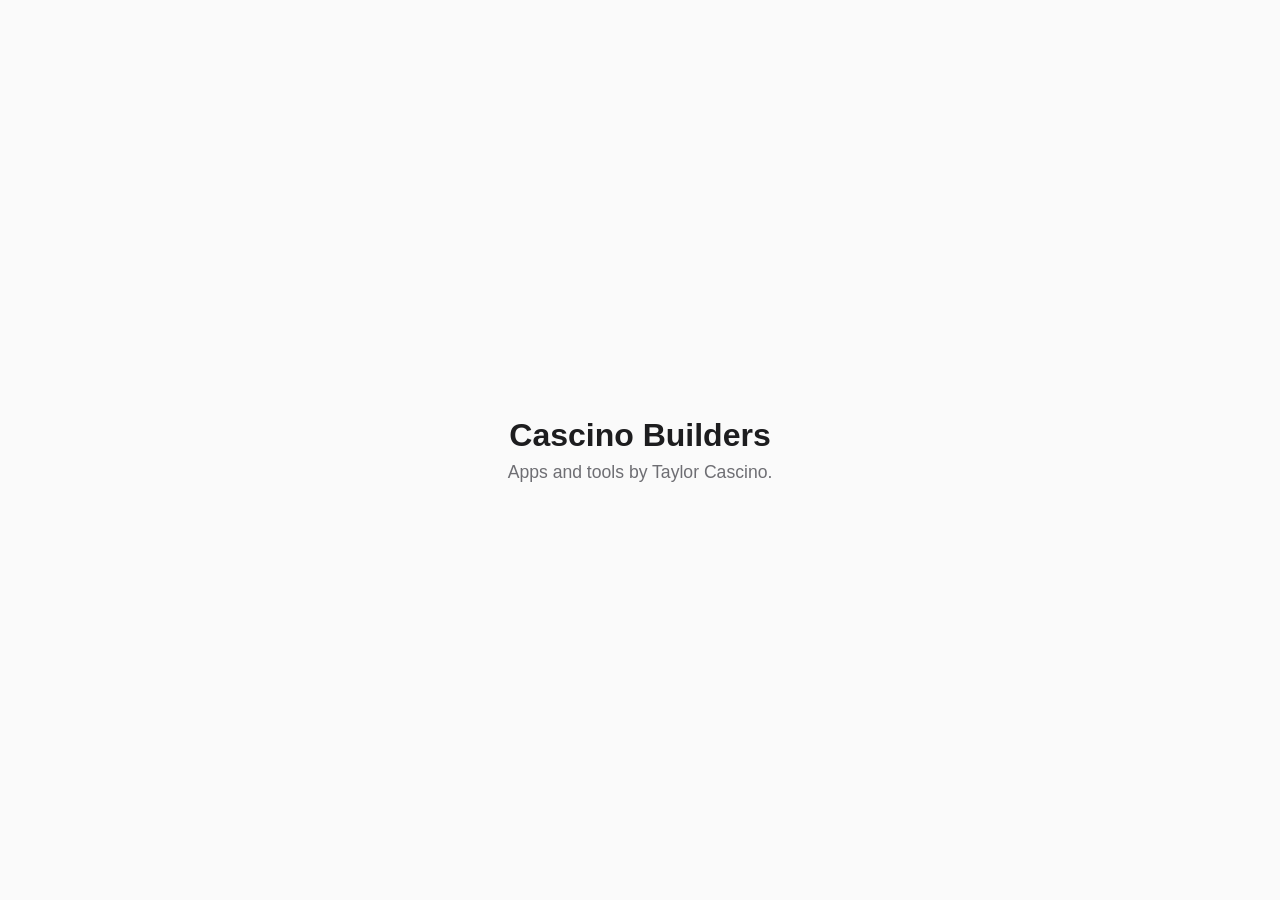
==== index.html @ 6cc161bb "Initial site: landing page + Rep Track privacy policy" ====
<!DOCTYPE html>
<html lang="en">
<head>
    <meta charset="UTF-8">
    <meta name="viewport" content="width=device-width, initial-scale=1.0">
    <title>Cascino Builders</title>
    <style>
        * { margin: 0; padding: 0; box-sizing: border-box; }
        body {
            font-family: -apple-system, BlinkMacSystemFont, "Segoe UI", Roboto, Helvetica, Arial, sans-serif;
            display: flex;
            align-items: center;
            justify-content: center;
            min-height: 100vh;
            background: #fafafa;
            color: #1d1d1f;
        }
        .container { text-align: center; padding: 2rem; }
        h1 { font-size: 2rem; margin-bottom: 0.5rem; }
        p { color: #6e6e73; font-size: 1.1rem; }
        a { color: #0071e3; text-decoration: none; }
        a:hover { text-decoration: underline; }
    </style>
</head>
<body>
    <div class="container">
        <h1>Cascino Builders</h1>
        <p>Apps and tools by Taylor Cascino.</p>
    </div>
</body>
</html>
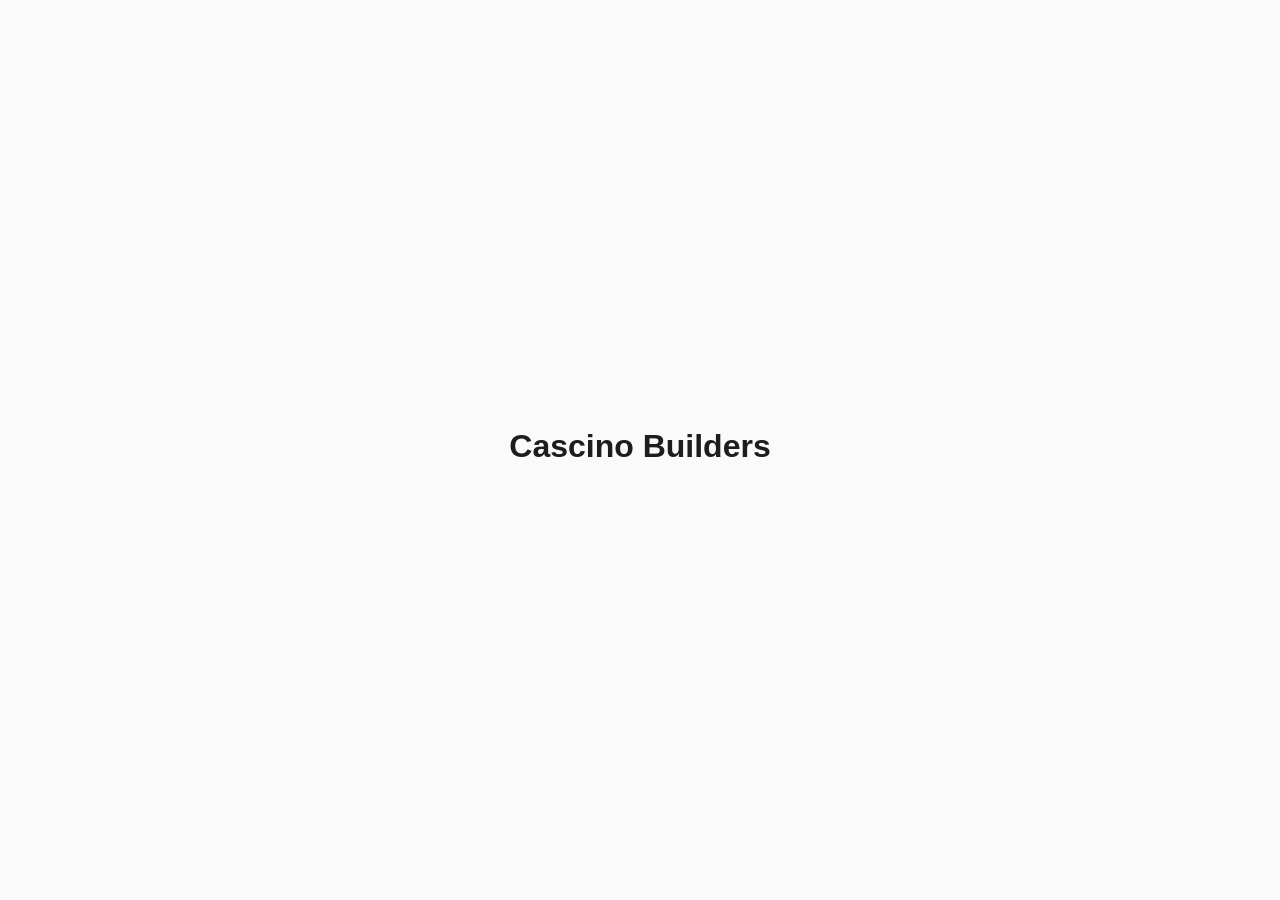
==== commit bf405963: "Add StairSmith marketing, support, and privacy pages Adds /stairsmith landing, /stairsmith/support, " ====
--- a/index.html
+++ b/index.html
@@ -25,7 +25,6 @@
 <body>
     <div class="container">
         <h1>Cascino Builders</h1>
-        <p>Apps and tools by Taylor Cascino.</p>
     </div>
 </body>
 </html>
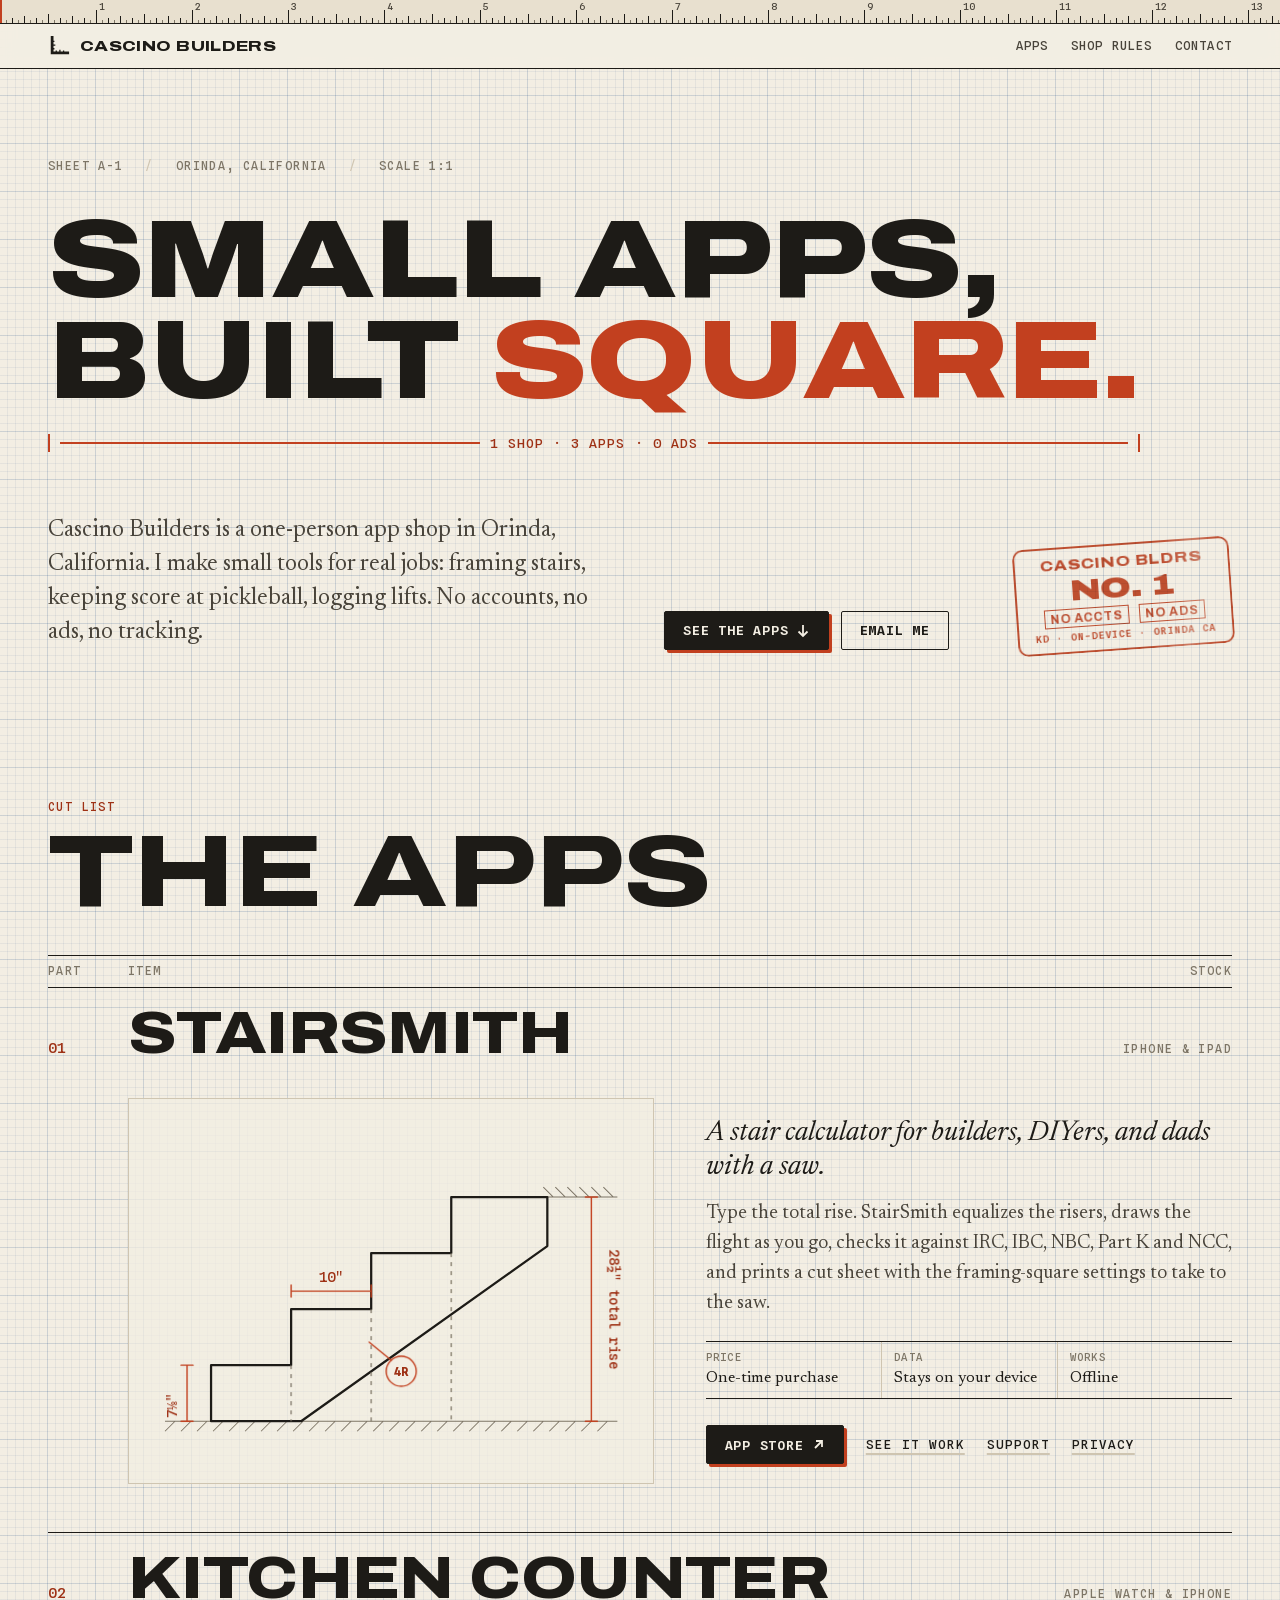
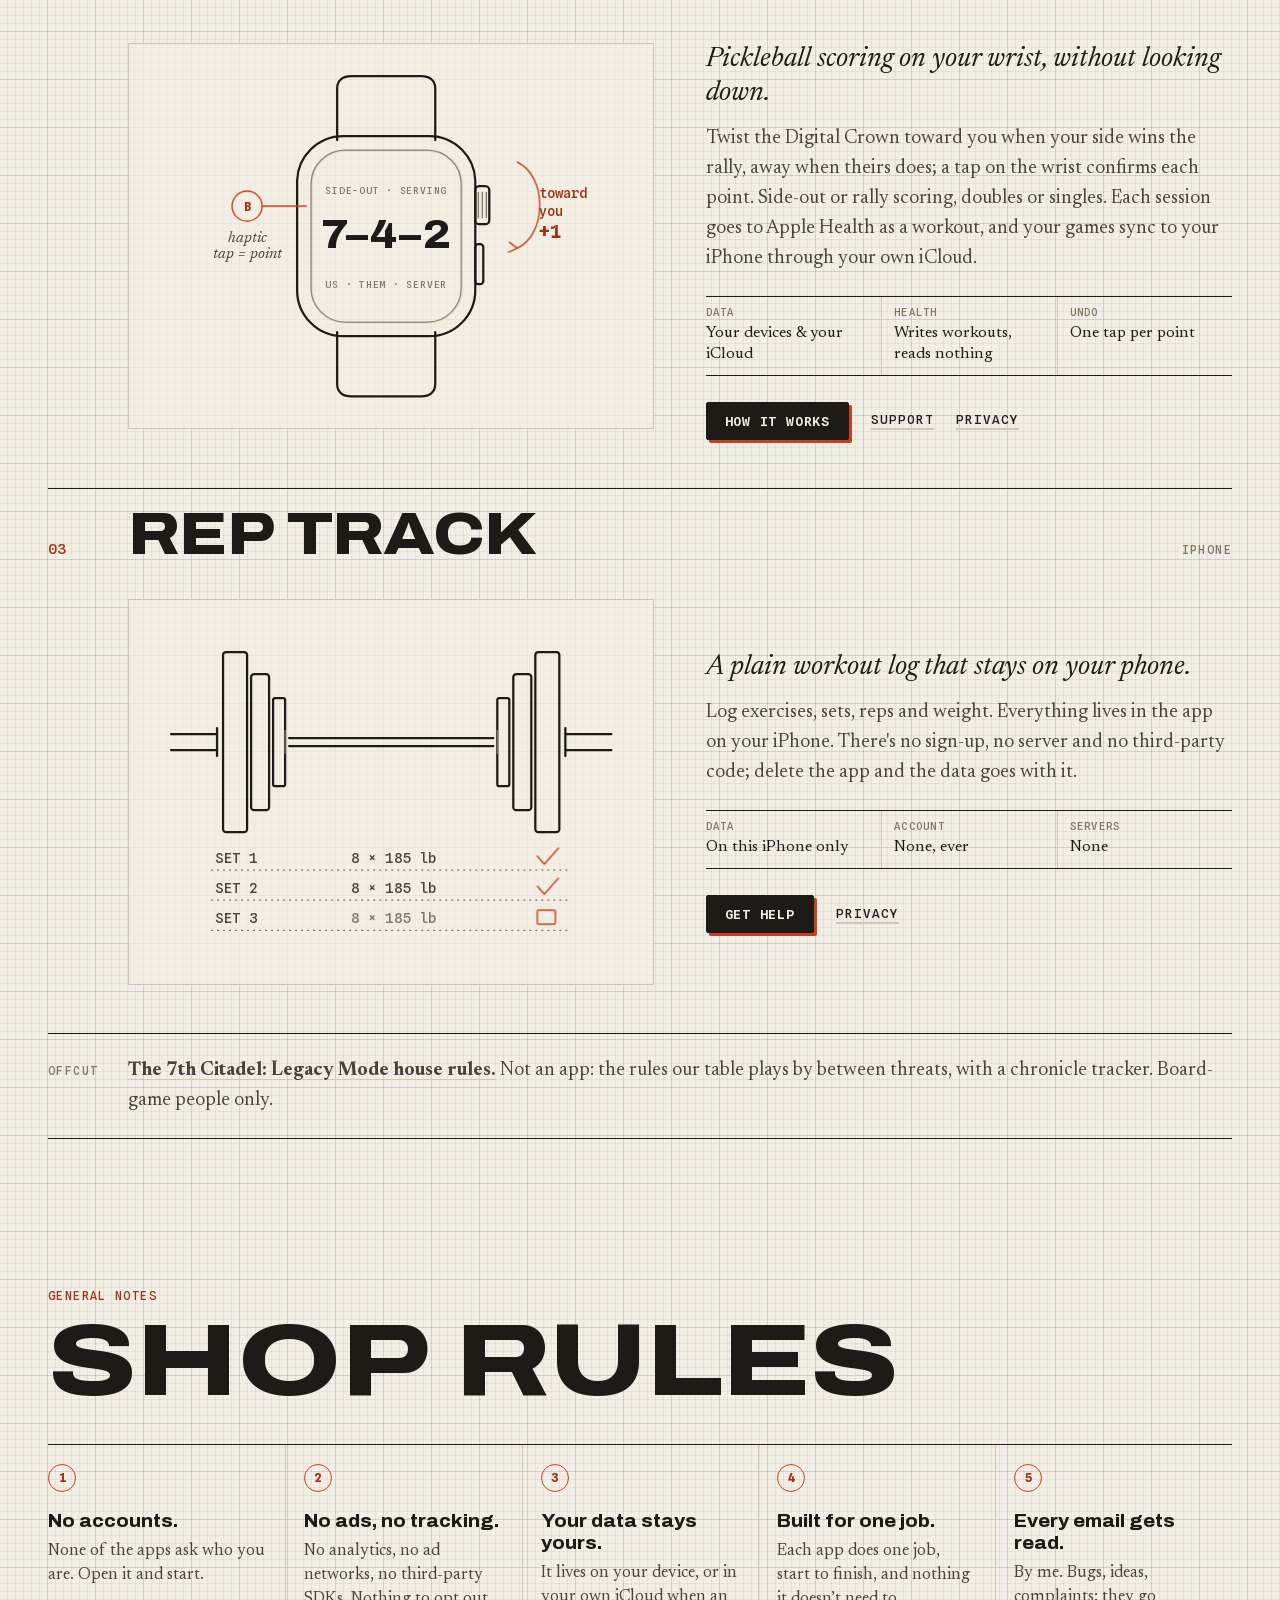
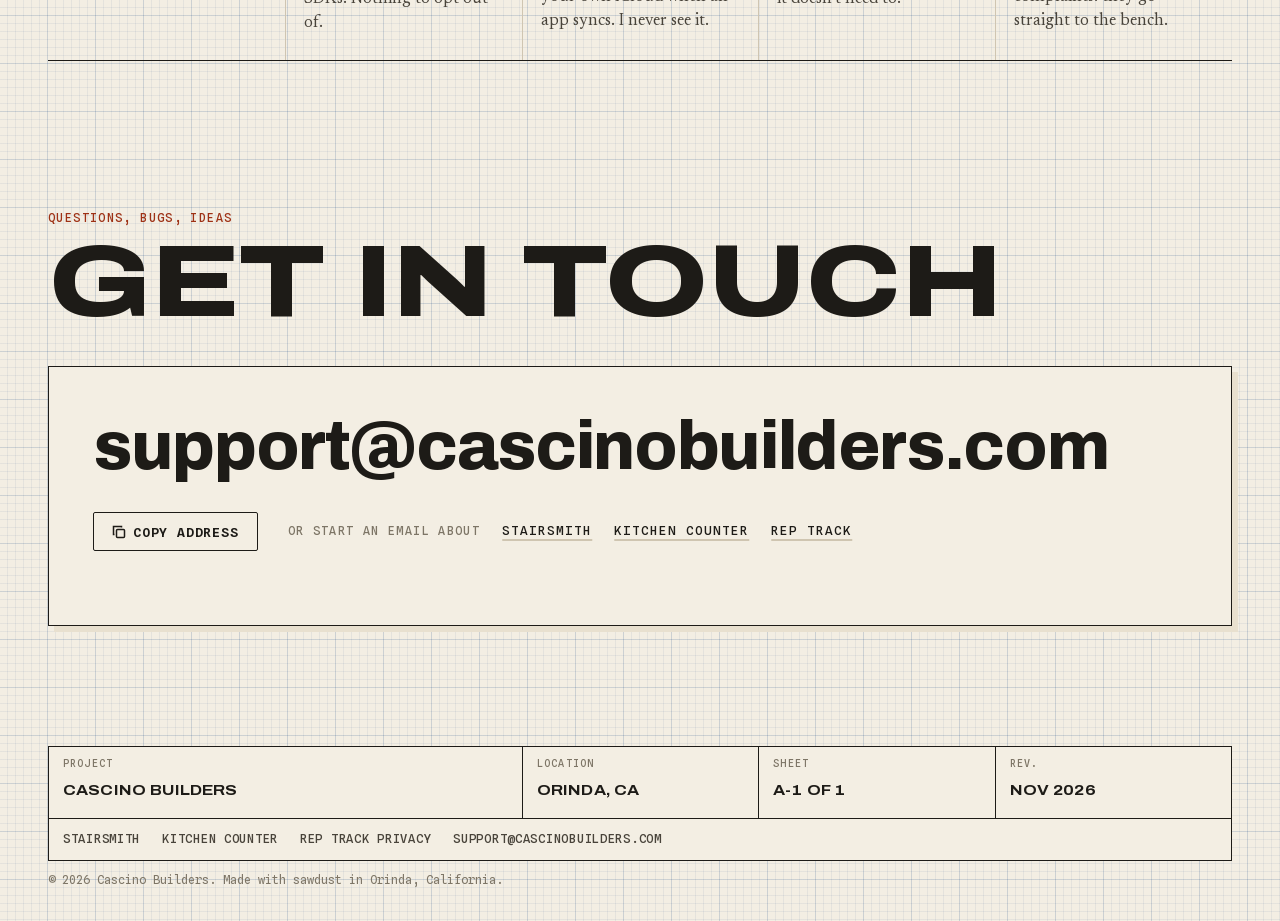
==== commit 9b676f17: "Redesign the site as a shop drawing: real home page, shared look for every page - Home page: hero, t" ====
--- a/index.html
+++ b/index.html
@@ -1,30 +1,282 @@
-<!DOCTYPE html>
+<!doctype html>
 <html lang="en">
 <head>
-    <meta charset="UTF-8">
-    <meta name="viewport" content="width=device-width, initial-scale=1.0">
-    <title>Cascino Builders</title>
-    <style>
-        * { margin: 0; padding: 0; box-sizing: border-box; }
-        body {
-            font-family: -apple-system, BlinkMacSystemFont, "Segoe UI", Roboto, Helvetica, Arial, sans-serif;
-            display: flex;
-            align-items: center;
-            justify-content: center;
-            min-height: 100vh;
-            background: #fafafa;
-            color: #1d1d1f;
-        }
-        .container { text-align: center; padding: 2rem; }
-        h1 { font-size: 2rem; margin-bottom: 0.5rem; }
-        p { color: #6e6e73; font-size: 1.1rem; }
-        a { color: #0071e3; text-decoration: none; }
-        a:hover { text-decoration: underline; }
-    </style>
+<meta charset="utf-8">
+<meta name="viewport" content="width=device-width, initial-scale=1, viewport-fit=cover">
+<title>Cascino Builders · Small apps, built square</title>
+<meta name="description" content="Cascino Builders is a one-person app shop in Orinda, California. StairSmith, Kitchen Counter and Rep Track: no accounts, no ads, no tracking.">
+<meta name="theme-color" content="#f3eee3">
+<link rel="canonical" href="https://cascinobuilders.com/">
+<meta property="og:type" content="website">
+<meta property="og:url" content="https://cascinobuilders.com/">
+<meta property="og:title" content="Cascino Builders · Small apps, built square">
+<meta property="og:description" content="A one-person app shop in Orinda, California. No accounts, no ads, no tracking.">
+<meta property="og:image" content="https://cascinobuilders.com/og.jpg">
+<meta property="og:image:width" content="1200">
+<meta property="og:image:height" content="630">
+<meta property="og:image:alt" content="Cascino Builders: small apps, built square. Orinda, California.">
+<meta name="twitter:card" content="summary_large_image">
+<link rel="icon" href="/favicon.svg" type="image/svg+xml">
+<link rel="apple-touch-icon" href="/apple-touch-icon.png">
+<link rel="preload" href="/assets/fonts/archivo.woff2" as="font" type="font/woff2" crossorigin>
+<link rel="preload" href="/assets/fonts/newsreader.woff2" as="font" type="font/woff2" crossorigin>
+<link rel="stylesheet" href="/assets/site.css">
+<link rel="stylesheet" href="/assets/home.css">
+<script>document.documentElement.classList.add('js')</script>
 </head>
 <body>
-    <div class="container">
-        <h1>Cascino Builders</h1>
-    </div>
+<a class="skip" href="#main">Skip to content</a>
+
+<header class="site-header">
+  <div class="ruler" aria-hidden="true"><span style="left:96px">1</span><span style="left:192px">2</span><span style="left:288px">3</span><span style="left:384px">4</span><span style="left:480px">5</span><span style="left:576px">6</span><span style="left:672px">7</span><span style="left:768px">8</span><span style="left:864px">9</span><span style="left:960px">10</span><span style="left:1056px">11</span><span style="left:1152px">12</span><span style="left:1248px">13</span><span style="left:1344px">14</span><span style="left:1440px">15</span><span style="left:1536px">16</span><span style="left:1632px">17</span><span style="left:1728px">18</span><span style="left:1824px">19</span><span style="left:1920px">20</span><span style="left:2016px">21</span><span style="left:2112px">22</span><span style="left:2208px">23</span><span style="left:2304px">24</span><span style="left:2400px">25</span><span style="left:2496px">26</span><span style="left:2592px">27</span><span style="left:2688px">28</span></div>
+  <nav class="nav" aria-label="Main">
+    <a class="brand" href="/" aria-label="Cascino Builders, home"><svg viewBox="0 0 24 24" fill="none" stroke="currentColor" aria-hidden="true"><path class="sq" d="M4.5 2.5v17h17" stroke-width="3" stroke-linecap="square"/><path d="M9 19.5v-2.5M13 19.5v-3.5M17 19.5v-2.5M4.5 15h2.5M4.5 11h3.5M4.5 7h2.5" stroke-width="1.4"/></svg><span>Cascino<span class="brand-word-2"> Builders</span></span></a>
+    <div class="nav-links">
+      <a href="#apps">Apps</a>
+      <a href="#rules">Shop rules</a>
+      <a href="#contact">Contact</a>
+    </div>
+  </nav>
+</header>
+
+<main id="main">
+
+<!-- ============ Hero ============ -->
+<section class="hero">
+  <p class="label hero-sheet"><span>Sheet A-1</span><span>Orinda, California</span><span>Scale 1:1</span></p>
+
+  <div class="hero-title">
+    <h1 class="display"><span class="w w1">Small apps,</span> <span class="w w2">built <em>square.</em></span></h1>
+    <div class="dim-line" aria-hidden="true">
+      <span class="dim-tick"></span><span class="dim-rule"></span>
+      <span class="dim-text">1 shop · 3 apps · 0 ads</span>
+      <span class="dim-rule"></span><span class="dim-tick"></span>
+    </div>
+  </div>
+
+  <div class="hero-foot">
+    <p class="hero-lede">Cascino Builders is a one-person app shop in Orinda, California. I make small tools for real jobs: framing stairs, keeping score at pickleball, logging lifts. No accounts, no ads, no tracking.</p>
+    <div class="hero-cta">
+      <a class="btn" href="#apps">See the apps <svg viewBox="0 0 14 14" fill="none" stroke="currentColor" stroke-width="1.8" aria-hidden="true"><path d="M7 1v11M2.5 7.5 7 12l4.5-4.5"/></svg></a>
+      <a class="btn ghost" href="mailto:support@cascinobuilders.com">Email me</a>
+    </div>
+    <div class="stamp" aria-label="Grade stamp: no accounts, no ads, no tracking, data stays on device">
+      <span class="stamp-top">Cascino Bldrs</span>
+      <span class="stamp-mid">No. 1</span>
+      <span class="stamp-row"><span>No accts</span><span>No ads</span></span>
+      <span class="stamp-bot">KD · On-device · ORINDA CA</span>
+    </div>
+  </div>
+</section>
+
+<!-- ============ The apps: a cut list ============ -->
+<section class="apps" id="apps" aria-labelledby="h-apps">
+  <header class="sec-head">
+    <p class="label">Cut list</p>
+    <h2 class="display" id="h-apps">The apps</h2>
+  </header>
+
+  <div class="cut-head label" aria-hidden="true"><span>Part</span><span>Item</span><span>Stock</span></div>
+
+  <!-- 01 StairSmith -->
+  <article class="part" id="stairsmith" aria-labelledby="h-ss">
+    <div class="part-row">
+      <span class="part-no">01</span>
+      <h3 class="part-name" id="h-ss"><a href="/stairsmith/">StairSmith</a></h3>
+      <span class="part-stock label">iPhone &amp; iPad</span>
+    </div>
+    <div class="part-body">
+      <figure class="drawing">
+        <svg viewBox="0 0 480 340" role="img" aria-labelledby="ss-cap">
+          <title id="ss-cap">Side elevation of a stair stringer: four risers of 7⅛ inches, 10 inch treads, 28½ inch total rise.</title>
+          <g class="hatch"><path d="M396 76h70M402 76l-10-10M414 76l-10-10M426 76l-10-10M438 76l-10-10M450 76l-10-10M462 76l-10-10"/><path d="M14 300h452M24 300l-10 10M40 300l-10 10M56 300l-10 10M72 300l-10 10M88 300l-10 10M104 300l-10 10M120 300l-10 10M136 300l-10 10M152 300l-10 10M168 300l-10 10M184 300l-10 10M200 300l-10 10M216 300l-10 10M232 300l-10 10M248 300l-10 10M264 300l-10 10M280 300l-10 10M296 300l-10 10M312 300l-10 10M328 300l-10 10M344 300l-10 10M360 300l-10 10M376 300l-10 10M392 300l-10 10M408 300l-10 10M424 300l-10 10M440 300l-10 10M456 300l-10 10"/></g>
+          <path class="ln draw" pathLength="1" d="M60 300V244h80v-56h80v-56h80V76h96v49L150 300z"/>
+          <path class="ln-thin fx" d="M140 244v56M220 188v112M300 132v168" stroke-dasharray="4 5"/>
+          <g class="dim">
+            <path d="M36 244v56M30 244h12M30 300h12"/>
+            <path d="M140 170h80M140 164v12M220 164v12"/>
+            <path d="M440 76v224M434 76h12M434 300h12"/>
+          </g>
+          <text class="dim-t" x="22" y="276" text-anchor="end" transform="rotate(-90 22 272)">7⅛″</text>
+          <text class="dim-t" x="180" y="161" text-anchor="middle">10″</text>
+          <text class="dim-t" x="458" y="188" text-anchor="middle" transform="rotate(90 458 188)">28½″ total rise</text>
+          <circle class="callout" cx="250" cy="250" r="15"/><text class="callout-t" x="250" y="255" text-anchor="middle">4R</text>
+          <path class="leader" d="M240 239l-22-18"/>
+        </svg>
+      </figure>
+      <div class="part-text">
+        <p class="part-lede">A stair calculator for builders, DIYers, and dads with a saw.</p>
+        <p>Type the total rise. StairSmith equalizes the risers, draws the flight as you go, checks it against IRC, IBC, NBC, Part K and NCC, and prints a cut sheet with the framing-square settings to take to the saw.</p>
+        <dl class="spec">
+          <div><dt>Price</dt><dd>One-time purchase</dd></div>
+          <div><dt>Data</dt><dd>Stays on your device</dd></div>
+          <div><dt>Works</dt><dd>Offline</dd></div>
+        </dl>
+        <div class="part-links">
+          <a class="btn" href="https://apps.apple.com/us/app/stairsmith/id6767048001">App Store <svg viewBox="0 0 14 14" fill="none" stroke="currentColor" stroke-width="1.8" aria-hidden="true"><path d="M4 10 11 3M5 3h6v6"/></svg></a>
+          <a class="text-link" href="/stairsmith/">See it work</a>
+          <a class="text-link" href="/stairsmith/support/">Support</a>
+          <a class="text-link" href="/stairsmith/privacy/">Privacy</a>
+        </div>
+      </div>
+    </div>
+  </article>
+
+  <!-- 02 Kitchen Counter -->
+  <article class="part" id="kitchen-counter" aria-labelledby="h-kc">
+    <div class="part-row">
+      <span class="part-no">02</span>
+      <h3 class="part-name" id="h-kc"><a href="/kitchencounter/support/">Kitchen Counter</a></h3>
+      <span class="part-stock label">Apple Watch &amp; iPhone</span>
+    </div>
+    <div class="part-body">
+      <figure class="drawing">
+        <svg viewBox="0 0 480 340" role="img" aria-labelledby="kc-cap">
+          <title id="kc-cap">Front view of an Apple Watch showing a pickleball score of 7–4–2. An arrow shows the Digital Crown turned toward you adds a point.</title>
+          <path class="ln draw" pathLength="1" d="M186 74V22c0-8 6-12 14-12h70c8 0 14 4 14 12v52M186 266v52c0 8 6 12 14 12h70c8 0 14-4 14-12v-52"/>
+          <rect class="ln draw" pathLength="1" x="146" y="70" width="178" height="200" rx="46"/>
+          <rect class="ln-thin fx" x="160" y="84" width="150" height="172" rx="34"/>
+          <rect class="ln draw d2" pathLength="1" x="324" y="120" width="14" height="38" rx="4"/>
+          <rect class="ln draw d2" pathLength="1" x="324" y="178" width="8" height="40" rx="3"/>
+          <path class="ln-thin" d="M327 126v26M331 126v26M335 126v26"/>
+          <text class="scr-label" x="235" y="128" text-anchor="middle">SIDE-OUT · SERVING</text>
+          <text class="scr-score" x="235" y="182" text-anchor="middle">7–4–2</text>
+          <text class="scr-label" x="235" y="222" text-anchor="middle">US · THEM · SERVER</text>
+          <g class="dim">
+            <path d="M366 96c30 14 30 72 0 86"/>
+            <path d="M358 176l8 6-9 4"/>
+          </g>
+          <text class="dim-t" x="388" y="132">toward</text>
+          <text class="dim-t" x="388" y="150">you</text>
+          <text class="dim-t strong" x="388" y="172">+1</text>
+          <circle class="callout" cx="96" cy="140" r="15"/><text class="callout-t" x="96" y="145" text-anchor="middle">B</text>
+          <path class="leader" d="M111 140h44"/>
+          <text class="note-t" x="96" y="176" text-anchor="middle">haptic</text>
+          <text class="note-t" x="96" y="192" text-anchor="middle">tap = point</text>
+        </svg>
+      </figure>
+      <div class="part-text">
+        <p class="part-lede">Pickleball scoring on your wrist, without looking down.</p>
+        <p>Twist the Digital Crown toward you when your side wins the rally, away when theirs does; a tap on the wrist confirms each point. Side-out or rally scoring, doubles or singles. Each session goes to Apple Health as a workout, and your games sync to your iPhone through your own iCloud.</p>
+        <dl class="spec">
+          <div><dt>Data</dt><dd>Your devices &amp; your iCloud</dd></div>
+          <div><dt>Health</dt><dd>Writes workouts, reads nothing</dd></div>
+          <div><dt>Undo</dt><dd>One tap per point</dd></div>
+        </dl>
+        <div class="part-links">
+          <a class="btn" href="/kitchencounter/faq/">How it works</a>
+          <a class="text-link" href="/kitchencounter/support/">Support</a>
+          <a class="text-link" href="/kitchencounter/privacy/">Privacy</a>
+        </div>
+      </div>
+    </div>
+  </article>
+
+  <!-- 03 Rep Track -->
+  <article class="part" id="rep-track" aria-labelledby="h-rt">
+    <div class="part-row">
+      <span class="part-no">03</span>
+      <h3 class="part-name" id="h-rt">Rep Track</h3>
+      <span class="part-stock label">iPhone</span>
+    </div>
+    <div class="part-body">
+      <figure class="drawing">
+        <svg viewBox="0 0 480 340" role="img" aria-labelledby="rt-cap">
+          <title id="rt-cap">Side view of a loaded barbell above a short workout log: three sets of eight at 185 pounds, two ticked off.</title>
+          <path class="ln draw" pathLength="1" d="M20 112h46M20 128h46M414 112h46M414 128h46M66 106v28M414 106v28M138 116h204M138 124h204"/>
+          <rect class="ln draw" pathLength="1" x="72" y="30" width="24" height="180" rx="3"/>
+          <rect class="ln draw d2" pathLength="1" x="100" y="52" width="18" height="136" rx="3"/>
+          <rect class="ln draw d3" pathLength="1" x="122" y="76" width="12" height="88" rx="2"/>
+          <rect class="ln draw" pathLength="1" x="384" y="30" width="24" height="180" rx="3"/>
+          <rect class="ln draw d2" pathLength="1" x="362" y="52" width="18" height="136" rx="3"/>
+          <rect class="ln draw d3" pathLength="1" x="346" y="76" width="12" height="88" rx="2"/>
+          <path class="ln-thin" d="M134 108v24M346 108v24" />
+          <g class="log">
+            <path class="ln-thin" d="M60 248h360M60 278h360M60 308h360" stroke-dasharray="2 4"/>
+            <text x="64" y="241">SET 1</text><text x="200" y="241">8 × 185 lb</text>
+            <text x="64" y="271">SET 2</text><text x="200" y="271">8 × 185 lb</text>
+            <text x="64" y="301">SET 3</text><text x="200" y="301" class="pending">8 × 185 lb</text>
+          </g>
+          <g class="dim">
+            <path d="M386 234l7 8 14-16M386 264l7 8 14-16"/>
+            <rect x="386" y="288" width="18" height="14" rx="1" fill="none"/>
+          </g>
+        </svg>
+      </figure>
+      <div class="part-text">
+        <p class="part-lede">A plain workout log that stays on your phone.</p>
+        <p>Log exercises, sets, reps and weight. Everything lives in the app on your iPhone. There's no sign-up, no server and no third-party code; delete the app and the data goes with it.</p>
+        <dl class="spec">
+          <div><dt>Data</dt><dd>On this iPhone only</dd></div>
+          <div><dt>Account</dt><dd>None, ever</dd></div>
+          <div><dt>Servers</dt><dd>None</dd></div>
+        </dl>
+        <div class="part-links">
+          <a class="btn" href="mailto:support@cascinobuilders.com?subject=Rep%20Track">Get help</a>
+          <a class="text-link" href="/reptrack/privacy/">Privacy</a>
+        </div>
+      </div>
+    </div>
+  </article>
+
+  <aside class="offcut" aria-labelledby="h-offcut">
+    <p class="label" id="h-offcut">Offcut</p>
+    <p><a href="/citadel-legacy/"><strong>The 7th Citadel: Legacy Mode house rules.</strong></a> Not an app: the rules our table plays by between threats, with a chronicle tracker. Board-game people only.</p>
+  </aside>
+</section>
+
+<!-- ============ Shop rules ============ -->
+<section class="rules" id="rules" aria-labelledby="h-rules">
+  <header class="sec-head">
+    <p class="label">General notes</p>
+    <h2 class="display" id="h-rules">Shop rules</h2>
+  </header>
+  <ol class="rules-list">
+    <li><h3>No accounts.</h3><p>None of the apps ask who you are. Open it and start.</p></li>
+    <li><h3>No ads, no tracking.</h3><p>No analytics, no ad networks, no third-party SDKs. Nothing to opt out of.</p></li>
+    <li><h3>Your data stays yours.</h3><p>It lives on your device, or in your own iCloud when an app syncs. I never see it.</p></li>
+    <li><h3>Built for one job.</h3><p>Each app does one job, start to finish, and nothing it doesn’t need to.</p></li>
+    <li><h3>Every email gets read.</h3><p>By me. Bugs, ideas, complaints: they go straight to the bench.</p></li>
+  </ol>
+</section>
+
+<!-- ============ Contact ============ -->
+<section class="contact" id="contact" aria-labelledby="h-contact">
+  <header class="sec-head">
+    <p class="label">Questions, bugs, ideas</p>
+    <h2 class="display" id="h-contact">Get in touch</h2>
+  </header>
+  <div class="contact-card">
+    <a class="email" href="mailto:support@cascinobuilders.com">support@<wbr>cascinobuilders.com</a>
+    <div class="contact-actions">
+      <button class="btn ghost" type="button" data-copy="support@cascinobuilders.com"><svg viewBox="0 0 14 14" fill="none" stroke="currentColor" stroke-width="1.5" aria-hidden="true"><rect x="4.5" y="4.5" width="8" height="8" rx="1"/><path d="M9.5 2.5V1.5h-8v8h1"/></svg><span>Copy address</span></button>
+      <span class="label">Or start an email about</span>
+      <a class="text-link" href="mailto:support@cascinobuilders.com?subject=StairSmith">StairSmith</a>
+      <a class="text-link" href="mailto:support@cascinobuilders.com?subject=Kitchen%20Counter">Kitchen Counter</a>
+      <a class="text-link" href="mailto:support@cascinobuilders.com?subject=Rep%20Track">Rep Track</a>
+    </div>
+    <p class="copy-status" role="status" aria-live="polite"></p>
+  </div>
+</section>
+
+</main>
+
+<footer class="title-block">
+  <div class="tb-grid">
+    <div><span class="label">Project</span><span class="v">Cascino Builders</span></div>
+    <div><span class="label">Location</span><span class="v">Orinda, CA</span></div>
+    <div><span class="label">Sheet</span><span class="v">A-1 of 1</span></div>
+    <div><span class="label">Rev.</span><span class="v">Nov 2026</span></div>
+    <div class="tb-links">
+      <a href="/stairsmith/">StairSmith</a>
+      <a href="/kitchencounter/faq/">Kitchen Counter</a>
+      <a href="/reptrack/privacy/">Rep Track privacy</a>
+      <a href="mailto:support@cascinobuilders.com">support@cascinobuilders.com</a>
+    </div>
+  </div>
+  <p class="tb-fine">© 2026 Cascino Builders. Made with sawdust in Orinda, California.</p>
+</footer>
+
+<script src="/assets/site.js" defer></script>
 </body>
 </html>
--- a/assets/site.css
+++ b/assets/site.css
@@ -0,0 +1,244 @@
+/* Cascino Builders — shared styles.
+   The look is a shop drawing: drafting-grid paper, graphite ink, one red
+   lumber-crayon accent. See CLAUDE.md for the rules before changing it. */
+
+@font-face {
+  font-family: "Archivo";
+  src: url("/assets/fonts/archivo.woff2") format("woff2");
+  font-weight: 100 900; font-stretch: 62% 125%; font-style: normal; font-display: swap;
+}
+@font-face {
+  font-family: "Newsreader";
+  src: url("/assets/fonts/newsreader.woff2") format("woff2");
+  font-weight: 300 700; font-style: normal; font-display: swap;
+}
+@font-face {
+  font-family: "Newsreader";
+  src: url("/assets/fonts/newsreader-italic.woff2") format("woff2");
+  font-weight: 300 700; font-style: italic; font-display: swap;
+}
+@font-face {
+  font-family: "Spline Sans Mono";
+  src: url("/assets/fonts/spline-sans-mono.woff2") format("woff2");
+  font-weight: 300 700; font-style: normal; font-display: swap;
+}
+
+:root {
+  --paper: #f3eee3;
+  --paper-2: #e8e0cf;
+  --ink: #1d1b17;
+  --ink-2: #48433a;
+  --ink-3: #7d7566;
+  --rule: #cfc5b1;
+  --mark: #c2401f;          /* lumber crayon */
+  --mark-ink: #9e3115;      /* the same red, dark enough for small text */
+  --grid: rgba(46, 86, 140, .075);
+  --grid-major: rgba(46, 86, 140, .13);
+
+  --display: "Archivo", "Arial Narrow", sans-serif;
+  --text: "Newsreader", Georgia, serif;
+  --mono: "Spline Sans Mono", ui-monospace, "SF Mono", Menlo, monospace;
+
+  --gutter: clamp(16px, 4vw, 48px);
+  --measure: 66ch;
+  --ease: cubic-bezier(.2, .7, .2, 1);
+  color-scheme: light;
+}
+
+*, *::before, *::after { box-sizing: border-box; }
+html { -webkit-text-size-adjust: 100%; scroll-padding-top: 96px; }
+@media (prefers-reduced-motion: no-preference) { html { scroll-behavior: smooth; } }
+
+body {
+  margin: 0;
+  font: 400 clamp(17px, 1.05rem + .2vw, 20px)/1.55 var(--text);
+  font-optical-sizing: auto;
+  color: var(--ink);
+  background-color: var(--paper);
+  /* drafting grid: 8px minor, 48px major */
+  background-image:
+    linear-gradient(var(--grid-major) 1px, transparent 1px),
+    linear-gradient(90deg, var(--grid-major) 1px, transparent 1px),
+    linear-gradient(var(--grid) 1px, transparent 1px),
+    linear-gradient(90deg, var(--grid) 1px, transparent 1px);
+  background-size: 48px 48px, 48px 48px, 8px 8px, 8px 8px;
+  background-position: -1px -1px;
+  overflow-x: clip;
+}
+
+img, svg, video { max-width: 100%; }
+a { color: inherit; text-decoration-thickness: 1px; text-underline-offset: .2em; }
+a:hover { color: var(--mark-ink); text-decoration-thickness: 2px; }
+:focus-visible { outline: 2px solid var(--mark); outline-offset: 3px; }
+::selection { background: var(--mark); color: var(--paper); }
+
+.skip {
+  position: absolute; left: 8px; top: -100px; z-index: 100;
+  padding: 8px 12px; background: var(--ink); color: var(--paper); font: 500 13px var(--mono);
+}
+.skip:focus { top: 8px; }
+
+/* ---------- type helpers ---------- */
+.label {
+  font: 500 11.5px/1.3 var(--mono);
+  letter-spacing: .12em; text-transform: uppercase; color: var(--ink-3);
+}
+.display {
+  font-family: var(--display); font-stretch: 125%; font-weight: 800;
+  text-transform: uppercase; letter-spacing: -.01em; line-height: .92;
+}
+
+/* ---------- header: a ruler in real CSS inches, then the nav ---------- */
+.site-header {
+  position: sticky; top: 0; z-index: 50;
+  background: color-mix(in srgb, var(--paper) 94%, transparent);
+  -webkit-backdrop-filter: blur(8px); backdrop-filter: blur(8px);
+  border-bottom: 1.5px solid var(--ink);
+}
+.ruler {
+  position: relative; height: 24px; overflow: hidden;
+  background-color: var(--paper-2);
+  border-bottom: 1px solid var(--ink);
+  /* 1in = 96px. Ticks at 1, 1/2, 1/4, 1/8, 1/16 in, growing up from the bottom edge. */
+  background-image:
+    repeating-linear-gradient(90deg, var(--ink) 0 1px, transparent 1px 96px),
+    repeating-linear-gradient(90deg, transparent 0 48px, var(--ink) 48px 49px, transparent 49px 96px),
+    repeating-linear-gradient(90deg, transparent 0 24px, var(--ink) 24px 25px, transparent 25px 48px),
+    repeating-linear-gradient(90deg, transparent 0 12px, var(--ink) 12px 13px, transparent 13px 24px),
+    repeating-linear-gradient(90deg, transparent 0 6px, var(--ink-3) 6px 7px, transparent 7px 12px);
+  background-size: 100% 13px, 100% 9px, 100% 7px, 100% 5px, 100% 3px;
+  background-position: 0 100%;
+  background-repeat: no-repeat;
+}
+.ruler span {
+  position: absolute; top: 2px; transform: translateX(3px);
+  font: 500 9.5px/1 var(--mono); color: var(--ink-2);
+}
+/* the red pencil mark rides along the ruler as you scroll */
+@supports (animation-timeline: scroll()) {
+  .ruler::after {
+    content: ""; position: absolute; top: 0; bottom: 0; left: 0; width: 2px;
+    background: var(--mark);
+    animation: ruler-mark linear both; animation-timeline: scroll(root block);
+  }
+  @keyframes ruler-mark { from { transform: translateX(0); } to { transform: translateX(calc(100vw - 2px)); } }
+}
+
+.nav {
+  display: flex; align-items: center; gap: 8px 28px;
+  padding: 10px var(--gutter);
+  max-width: 1280px; margin: 0 auto;
+}
+.brand {
+  display: inline-flex; align-items: center; gap: 10px;
+  font: 800 15px/1 var(--display); font-stretch: 125%;
+  letter-spacing: .02em; text-transform: uppercase; text-decoration: none; color: var(--ink);
+  white-space: nowrap;
+}
+.brand svg { width: 22px; height: 22px; flex: none; }
+.brand:hover { color: var(--ink); }
+.brand:hover svg .sq { stroke: var(--mark); }
+.nav-links { display: flex; gap: 22px; margin-left: auto; }
+.nav-links a {
+  font: 500 12px/1 var(--mono); letter-spacing: .1em; text-transform: uppercase;
+  text-decoration: none; color: var(--ink-2); padding: 6px 0; white-space: nowrap;
+}
+.nav-links a:hover, .nav-links a[aria-current="page"] { color: var(--mark-ink); }
+.nav-links a[aria-current="page"] { text-decoration: underline; text-decoration-thickness: 2px; }
+@media (max-width: 560px) {
+  .brand-word-2 { display: none; }
+  .nav-links { gap: 16px; }
+}
+@media (max-width: 420px) {
+  .nav:has(.nav-links a:nth-child(3)) .brand > span { display: none; }
+  .brand svg { width: 26px; height: 26px; }
+}
+
+/* ---------- buttons ---------- */
+.btn {
+  display: inline-flex; align-items: center; gap: .55em;
+  padding: 12px 18px 11px;
+  font: 600 13px/1 var(--mono); letter-spacing: .06em; text-transform: uppercase;
+  text-decoration: none; color: var(--paper); background: var(--ink);
+  border: 1.5px solid var(--ink); border-radius: 2px;
+  box-shadow: 3px 3px 0 var(--mark);
+  transition: transform .2s var(--ease), box-shadow .2s var(--ease);
+  cursor: pointer;
+}
+.btn:hover { color: var(--paper); transform: translate(-1px, -1px); box-shadow: 4px 4px 0 var(--mark); }
+.btn:active { transform: translate(2px, 2px); box-shadow: 1px 1px 0 var(--mark); }
+.btn.ghost { background: transparent; color: var(--ink); box-shadow: none; }
+.btn.ghost:hover { color: var(--mark-ink); border-color: var(--mark); }
+.btn svg { width: 14px; height: 14px; flex: none; }
+
+/* ---------- footer: a drawing title block ---------- */
+.title-block {
+  max-width: 1280px; margin: clamp(64px, 10vw, 120px) auto 0;
+  padding: 0 var(--gutter) 32px;
+}
+.tb-grid {
+  display: grid; grid-template-columns: 2fr 1fr 1fr 1fr;
+  border: 1.5px solid var(--ink); background: var(--paper);
+}
+.tb-grid > div { padding: 10px 14px 12px; border-left: 1px solid var(--ink); min-width: 0; }
+.tb-grid > div:first-child { border-left: 0; }
+.tb-grid .label { display: block; margin-bottom: 6px; font-size: 10px; }
+.tb-grid .v { font: 700 15px/1.25 var(--display); font-stretch: 112%; text-transform: uppercase; letter-spacing: .01em; }
+.tb-grid .v a { text-decoration: none; }
+.tb-grid .v a:hover { text-decoration: underline; }
+.tb-links { grid-column: 1 / -1; border-left: 0 !important; border-top: 1px solid var(--ink); display: flex; flex-wrap: wrap; gap: 6px 22px; }
+.tb-links a { font: 500 12px/1.6 var(--mono); letter-spacing: .06em; text-transform: uppercase; text-decoration: none; color: var(--ink-2); }
+.tb-links a:hover { color: var(--mark-ink); text-decoration: underline; }
+.tb-fine { margin: 10px 0 0; font: 400 12px/1.5 var(--mono); color: var(--ink-3); }
+@media (max-width: 720px) {
+  .tb-grid { grid-template-columns: 1fr 1fr; }
+  .tb-grid > div:nth-child(odd) { border-left: 0; }
+  .tb-grid > div:nth-child(n+3) { border-top: 1px solid var(--ink); }
+}
+
+/* ---------- document pages: support, privacy, FAQ ---------- */
+.doc {
+  max-width: calc(var(--measure) + 2 * var(--gutter));
+  margin: 0 auto; padding: clamp(32px, 6vw, 72px) var(--gutter) 0;
+}
+.crumbs { margin: 0 0 28px; display: flex; flex-wrap: wrap; gap: 6px 10px; align-items: center; }
+.crumbs a { text-decoration: none; color: var(--ink-2); }
+.crumbs a:hover { color: var(--mark-ink); text-decoration: underline; }
+.crumbs .sep { color: var(--rule); }
+.doc h1 {
+  margin: 0 0 14px;
+  font: 800 clamp(40px, 8vw, 76px)/.92 var(--display); font-stretch: 125%;
+  text-transform: uppercase; letter-spacing: -.015em;
+}
+.doc .subtitle { margin: 0 0 8px; font-style: italic; color: var(--ink-2); font-size: 1.1em; }
+.doc .effective { margin: 0 0 36px; }
+.doc .lead-rule { height: 0; border: 0; border-top: 1.5px solid var(--ink); margin: 28px 0 0; position: relative; }
+.doc h2 {
+  margin: 48px 0 12px; padding-top: 10px;
+  font: 700 13px/1.3 var(--mono); letter-spacing: .12em; text-transform: uppercase;
+  border-top: 1.5px solid var(--ink); color: var(--ink);
+  display: flex; gap: 12px;
+}
+.doc h2::before { content: attr(data-n); color: var(--mark-ink); }
+.doc h3 {
+  margin: 32px 0 8px;
+  font: 700 clamp(19px, 1rem + .5vw, 23px)/1.2 var(--display); font-stretch: 100%;
+  letter-spacing: -.005em;
+}
+.doc p, .doc ul, .doc ol { margin: 0 0 16px; color: var(--ink-2); }
+.doc strong { color: var(--ink); font-weight: 600; }
+.doc ul, .doc ol { padding-left: 1.3em; }
+.doc li { margin-bottom: 6px; }
+.doc li::marker { color: var(--mark); font-family: var(--mono); }
+.doc code {
+  font: 500 .82em var(--mono); background: var(--paper-2);
+  padding: 2px 6px; border-radius: 2px; color: var(--ink);
+}
+.doc .note {
+  margin: 8px 0 28px; padding: 18px 20px;
+  background: var(--paper); border: 1.5px solid var(--ink);
+  box-shadow: 4px 4px 0 var(--paper-2);
+}
+.doc .note .label { display: block; margin-bottom: 6px; color: var(--mark-ink); }
+.doc .note p { margin: 0; color: var(--ink); font-size: 1.08em; line-height: 1.45; }
+.doc .contact { margin: 12px 0 8px; }
--- a/assets/home.css
+++ b/assets/home.css
@@ -0,0 +1,241 @@
+/* Home page. Builds on site.css. */
+
+.hero, .apps, .rules, .contact {
+  max-width: 1280px; margin: 0 auto; padding-left: var(--gutter); padding-right: var(--gutter);
+}
+
+/* ---------- hero ---------- */
+.hero { padding-top: clamp(40px, 7vw, 96px); }
+.hero-sheet { display: flex; flex-wrap: wrap; gap: 6px 22px; margin: 0 0 clamp(20px, 3vw, 36px); }
+.hero-sheet span + span::before { content: "/"; margin-right: 22px; color: var(--rule); }
+
+.hero-title { display: inline-block; max-width: 100%; }
+.hero h1 {
+  margin: 0;
+  font-size: clamp(46px, 8.6vw, 128px);
+  font-weight: 850;
+}
+.hero h1 .w { display: block; }
+.hero h1 em { font-style: normal; color: var(--mark); }
+
+.dim-line {
+  display: flex; align-items: center; gap: 10px;
+  margin-top: clamp(14px, 2vw, 22px); color: var(--mark);
+}
+.dim-rule { flex: 1; height: 1.5px; background: currentColor; }
+.dim-tick { width: 1.5px; height: 18px; background: currentColor; flex: none; }
+.dim-text { font: 500 clamp(11px, 1.2vw, 13px)/1 var(--mono); letter-spacing: .08em; text-transform: uppercase; color: var(--mark-ink); white-space: nowrap; }
+
+.hero-foot {
+  display: grid; grid-template-columns: minmax(0, 36rem) 1fr auto; align-items: end;
+  gap: 28px 40px; margin-top: clamp(28px, 4vw, 52px);
+}
+.hero-lede { margin: 0; font-size: clamp(19px, 1.1rem + .45vw, 24px); line-height: 1.45; color: var(--ink-2); }
+.hero-cta { display: flex; flex-wrap: wrap; gap: 12px; align-self: end; }
+
+/* the lumber grade stamp */
+.stamp {
+  display: grid; justify-items: center; gap: 3px;
+  padding: 10px 16px 9px; color: var(--mark);
+  border: 2.5px solid currentColor; border-radius: 10px;
+  transform: rotate(-4deg);
+  font-family: var(--display); text-transform: uppercase; line-height: 1;
+  mix-blend-mode: multiply; opacity: .9;
+  -webkit-mask-image: radial-gradient(circle at 30% 40%, #000 55%, rgba(0,0,0,.72) 75%, #000 90%);
+          mask-image: radial-gradient(circle at 30% 40%, #000 55%, rgba(0,0,0,.72) 75%, #000 90%);
+}
+.stamp-top { font-weight: 800; font-stretch: 125%; font-size: 14px; letter-spacing: .06em; }
+.stamp-mid { font-weight: 900; font-stretch: 125%; font-size: 30px; letter-spacing: .02em; }
+.stamp-row { display: flex; gap: 10px; font-weight: 700; font-stretch: 100%; font-size: 12px; letter-spacing: .08em; }
+.stamp-row span { padding: 3px 5px 2px; border: 1.5px solid currentColor; }
+.stamp-bot { font: 600 9.5px/1 var(--mono); letter-spacing: .1em; margin-top: 2px; }
+
+@media (max-width: 960px) {
+  .hero-foot { grid-template-columns: 1fr auto; }
+  .hero-lede { grid-column: 1 / -1; }
+}
+@media (max-width: 520px) {
+  .hero-foot { grid-template-columns: 1fr; }
+  .stamp { justify-self: end; margin-top: -8px; }
+}
+
+/* ---------- section heads ---------- */
+.sec-head { padding-top: clamp(80px, 12vw, 150px); margin-bottom: clamp(24px, 3vw, 36px); }
+.sec-head .label { margin: 0 0 10px; color: var(--mark-ink); }
+.sec-head h2 { margin: 0; font-size: clamp(44px, 8vw, 104px); }
+
+/* ---------- cut list ---------- */
+.cut-head {
+  display: grid; grid-template-columns: 64px 1fr auto; gap: 16px;
+  padding: 8px 0; border-top: 1.5px solid var(--ink); border-bottom: 1px solid var(--ink);
+}
+.part { border-bottom: 1.5px solid var(--ink); }
+.part-row {
+  display: grid; grid-template-columns: 64px 1fr auto; gap: 16px; align-items: baseline;
+  padding: 18px 0 0;
+}
+.part-no { font: 500 15px/1 var(--mono); color: var(--mark-ink); }
+.part-name {
+  margin: 0; font: 800 clamp(30px, 4.6vw, 60px)/.95 var(--display); font-stretch: 118%;
+  text-transform: uppercase; letter-spacing: -.01em;
+}
+.part-name a { text-decoration: none; }
+.part-name a:hover { color: var(--ink); text-decoration: underline; text-decoration-color: var(--mark); text-decoration-thickness: 3px; }
+.part-stock { text-align: right; }
+
+.part-body {
+  display: grid; grid-template-columns: minmax(0, 1fr) minmax(0, 1fr); gap: clamp(24px, 4vw, 64px);
+  padding: clamp(20px, 3vw, 36px) 0 clamp(28px, 4vw, 48px) 80px;
+}
+.drawing {
+  margin: 0; align-self: start;
+  background: color-mix(in srgb, var(--paper) 70%, transparent);
+  border: 1px solid var(--rule);
+  padding: clamp(10px, 2vw, 22px);
+}
+.drawing svg { display: block; width: 100%; height: auto; overflow: visible; }
+.part-text { align-self: center; }
+.part-lede {
+  margin: 0 0 14px; font-size: clamp(22px, 1.2rem + .7vw, 30px); line-height: 1.2;
+  font-style: italic; color: var(--ink);
+}
+.part-text > p:not(.part-lede) { margin: 0 0 22px; color: var(--ink-2); max-width: 36rem; }
+
+.spec {
+  display: grid; grid-template-columns: repeat(3, minmax(0, 1fr));
+  margin: 0 0 26px; border-top: 1px solid var(--ink); border-bottom: 1px solid var(--ink);
+}
+.spec div { padding: 9px 12px 10px 0; }
+.spec div + div { padding-left: 12px; border-left: 1px solid var(--rule); }
+.spec dt { font: 500 10.5px/1.2 var(--mono); letter-spacing: .12em; text-transform: uppercase; color: var(--ink-3); margin-bottom: 4px; }
+.spec dd { margin: 0; font-size: 16px; line-height: 1.3; color: var(--ink); }
+
+.part-links { display: flex; flex-wrap: wrap; align-items: center; gap: 12px 22px; }
+.text-link {
+  font: 500 12.5px/1 var(--mono); letter-spacing: .08em; text-transform: uppercase;
+  color: var(--ink); text-decoration: underline; text-decoration-color: var(--rule); text-decoration-thickness: 1.5px; text-underline-offset: .35em;
+}
+.text-link:hover { color: var(--mark-ink); text-decoration-color: var(--mark); }
+
+@media (max-width: 860px) {
+  .part-body { grid-template-columns: 1fr; padding-left: 0; }
+  .cut-head, .part-row { grid-template-columns: 40px 1fr auto; }
+}
+@media (max-width: 520px) {
+  .cut-head span:last-child { display: none; }
+  .cut-head { grid-template-columns: 40px 1fr; }
+  .part-row { grid-template-columns: 40px 1fr; }
+  .part-stock { grid-column: 2; text-align: left; margin-top: -4px; }
+  .spec { grid-template-columns: 1fr; }
+  .spec div + div { padding-left: 0; border-left: 0; border-top: 1px solid var(--rule); }
+  .spec div { display: flex; justify-content: space-between; gap: 12px; align-items: baseline; }
+  .spec dt { margin: 0; }
+  .spec dd { text-align: right; }
+}
+
+/* ---------- drawing ink ---------- */
+.drawing .ln { fill: none; stroke: var(--ink); stroke-width: 2.25; stroke-linejoin: round; stroke-linecap: round; }
+.drawing .ln-thin { fill: none; stroke: var(--ink-3); stroke-width: 1.25; }
+.drawing .hatch path { fill: none; stroke: var(--ink-3); stroke-width: 1; }
+.drawing .dim, .drawing .leader { fill: none; stroke: var(--mark); stroke-width: 1.4; stroke-linecap: round; stroke-linejoin: round; }
+.drawing .dim-t { font: 500 14px var(--mono); fill: var(--mark-ink); }
+.drawing .dim-t.strong { font-weight: 700; font-size: 18px; }
+.drawing .callout { fill: var(--paper); stroke: var(--mark); stroke-width: 1.4; }
+.drawing .callout-t { font: 700 12px var(--mono); fill: var(--mark-ink); }
+.drawing .note-t { font: italic 400 15px var(--text); fill: var(--ink-2); }
+.drawing .scr-label { font: 500 9.5px var(--mono); letter-spacing: .08em; fill: var(--ink-3); }
+.drawing .scr-score { font: 800 40px var(--display); font-stretch: 110%; fill: var(--ink); }
+.drawing .log text { font: 500 14px var(--mono); fill: var(--ink-2); letter-spacing: .04em; }
+.drawing .log text.pending { fill: var(--ink-3); }
+
+/* Lines draw themselves the first time a drawing scrolls into view. */
+@media (prefers-reduced-motion: no-preference) {
+  .js .drawing .draw { stroke-dasharray: 1; stroke-dashoffset: 1; }
+  .js .drawing .dim, .js .drawing .dim-t, .js .drawing .callout, .js .drawing .callout-t,
+  .js .drawing .leader, .js .drawing .note-t, .js .drawing .fx { opacity: 0; }
+  .js .drawing.on .draw { animation: draw 1.1s var(--ease) forwards; }
+  .js .drawing.on .d2 { animation-delay: .25s; }
+  .js .drawing.on .d3 { animation-delay: .45s; }
+  .js .drawing.on .dim, .js .drawing.on .dim-t, .js .drawing.on .callout, .js .drawing.on .callout-t,
+  .js .drawing.on .leader, .js .drawing.on .note-t { animation: fade .5s .9s ease-out forwards; }
+  .js .drawing.on .fx { animation: fade .6s .6s ease-out forwards; }
+  @keyframes draw { to { stroke-dashoffset: 0; } }
+  @keyframes fade { to { opacity: 1; } }
+}
+.offcut {
+  display: grid; grid-template-columns: 64px 1fr; gap: 16px; align-items: baseline;
+  padding: 22px 0; border-bottom: 1px solid var(--ink);
+}
+.offcut p { margin: 0; color: var(--ink-2); }
+.offcut .label { color: var(--ink-3); }
+.offcut a { text-decoration-color: var(--rule); }
+@media (max-width: 860px) { .offcut { grid-template-columns: 40px 1fr; } }
+@media (max-width: 520px) { .offcut { grid-template-columns: 1fr; gap: 6px; } }
+
+/* ---------- shop rules ---------- */
+.rules-list {
+  list-style: none; margin: 0; padding: 0;
+  display: grid; grid-template-columns: repeat(5, minmax(0, 1fr));
+  border-top: 1.5px solid var(--ink); border-bottom: 1.5px solid var(--ink);
+  counter-reset: rule;
+}
+.rules-list li { padding: 18px 18px 24px; border-left: 1px solid var(--rule); counter-increment: rule; }
+.rules-list li:first-child { border-left: 0; padding-left: 0; }
+.rules-list li::before {
+  content: counter(rule); display: inline-grid; place-items: center;
+  width: 28px; height: 28px; margin-bottom: 18px;
+  border: 1.4px solid var(--mark); border-radius: 50%;
+  font: 700 12px/1 var(--mono); color: var(--mark-ink);
+}
+.rules-list h3 { margin: 0 0 8px; font: 750 19px/1.15 var(--display); font-stretch: 105%; }
+.rules-list p { margin: 0; font-size: 16.5px; line-height: 1.45; color: var(--ink-2); }
+@media (max-width: 1000px) {
+  .rules-list { grid-template-columns: repeat(2, minmax(0, 1fr)); }
+  .rules-list li { border-left: 0; padding-left: 0; border-top: 1px solid var(--rule); }
+  .rules-list li:nth-child(-n+2) { border-top: 0; }
+  .rules-list li:nth-child(even) { padding-left: 18px; border-left: 1px solid var(--rule); }
+}
+@media (max-width: 520px) {
+  .rules-list { grid-template-columns: 1fr; }
+  .rules-list li, .rules-list li:nth-child(even) { padding: 16px 0 20px; border-left: 0; border-top: 1px solid var(--rule); display: grid; grid-template-columns: 44px 1fr; }
+  .rules-list li:first-child { border-top: 0; }
+  .rules-list li::before { grid-row: 1 / 3; margin: 0; }
+}
+
+/* ---------- contact ---------- */
+.contact-card {
+  border: 1.5px solid var(--ink); background: var(--paper);
+  padding: clamp(22px, 4vw, 44px);
+  box-shadow: 6px 6px 0 var(--paper-2);
+}
+.email {
+  display: inline-block; max-width: 100%;
+  font: 800 clamp(24px, 5.4vw, 68px)/1.05 var(--display); font-stretch: 100%;
+  letter-spacing: -.02em; text-decoration: none; overflow-wrap: anywhere;
+  background: linear-gradient(var(--mark), var(--mark)) 0 100% / 0 3px no-repeat;
+  transition: background-size .35s var(--ease);
+  padding-bottom: 4px;
+}
+.email:hover { color: var(--ink); background-size: 100% 3px; }
+.contact-actions { display: flex; flex-wrap: wrap; align-items: center; gap: 14px 22px; margin-top: 26px; }
+.contact-actions .label { margin-left: 8px; }
+.copy-status { margin: 12px 0 0; min-height: 1.4em; font: 500 12.5px var(--mono); color: var(--mark-ink); }
+@media (max-width: 520px) { .contact-actions .label { margin-left: 0; flex-basis: 100%; } }
+
+/* ---------- the one orchestrated entrance ---------- */
+@media (prefers-reduced-motion: no-preference) {
+  .js .hero-sheet, .js .hero h1 .w, .js .hero-foot > * { animation: rise .8s var(--ease) both; }
+  .js .hero h1 .w1 { animation-delay: .08s; }
+  .js .hero h1 .w2 { animation-delay: .18s; }
+  .js .dim-line { animation: none; }
+  .js .dim-line .dim-rule { transform-origin: center; animation: grow .7s .5s var(--ease) both; }
+  .js .dim-line .dim-tick, .js .dim-line .dim-text { animation: fade .4s .9s ease-out both; }
+  .js .hero-foot > :nth-child(1) { animation-delay: .4s; }
+  .js .hero-foot > :nth-child(2) { animation-delay: .5s; }
+  .js .hero-foot > .stamp { animation: thunk .45s 1.1s cubic-bezier(.3, 1.6, .5, 1) both; }
+  @keyframes rise { from { opacity: 0; transform: translateY(18px); } }
+  @keyframes grow { from { transform: scaleX(0); } }
+  @keyframes thunk { from { opacity: 0; transform: rotate(-12deg) scale(1.6); } to { opacity: .9; transform: rotate(-4deg) scale(1); } }
+}
+
+@media (max-width: 520px) { .hero-sheet span:nth-child(3) { display: none; } }
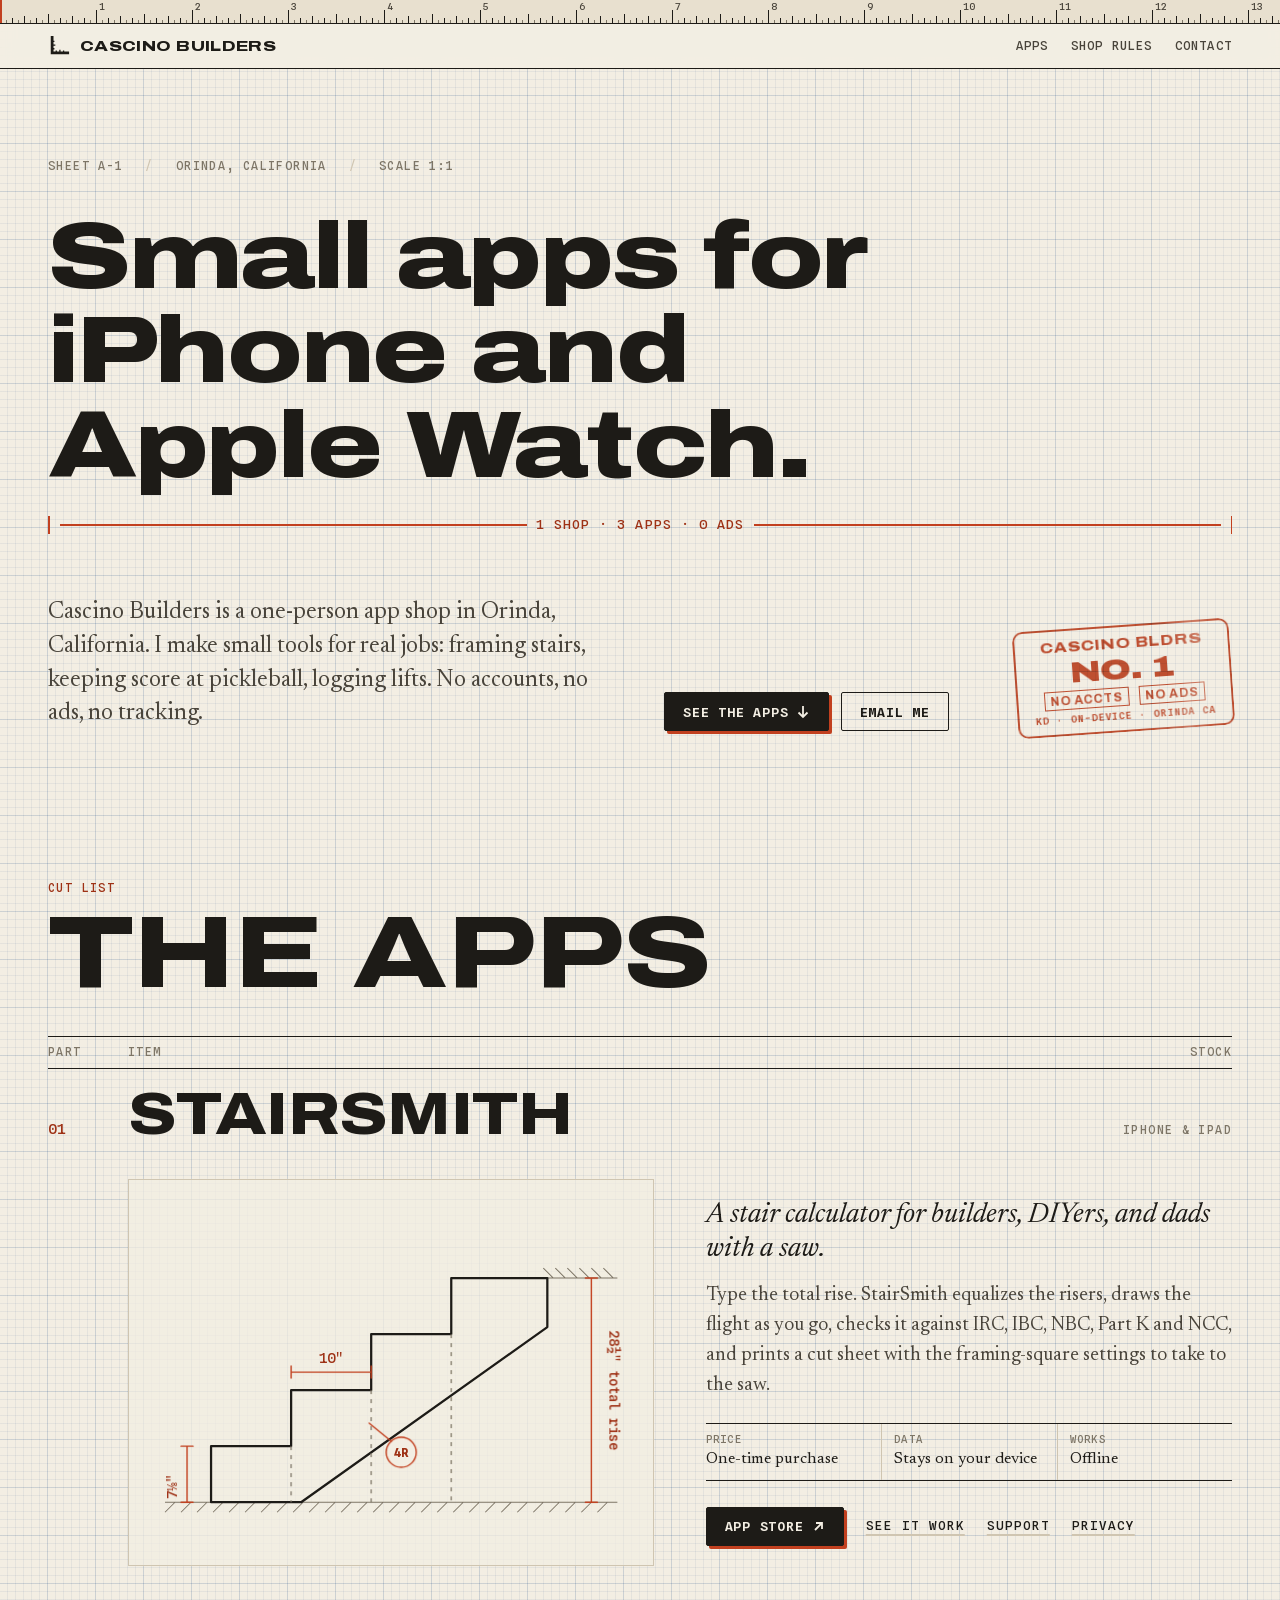
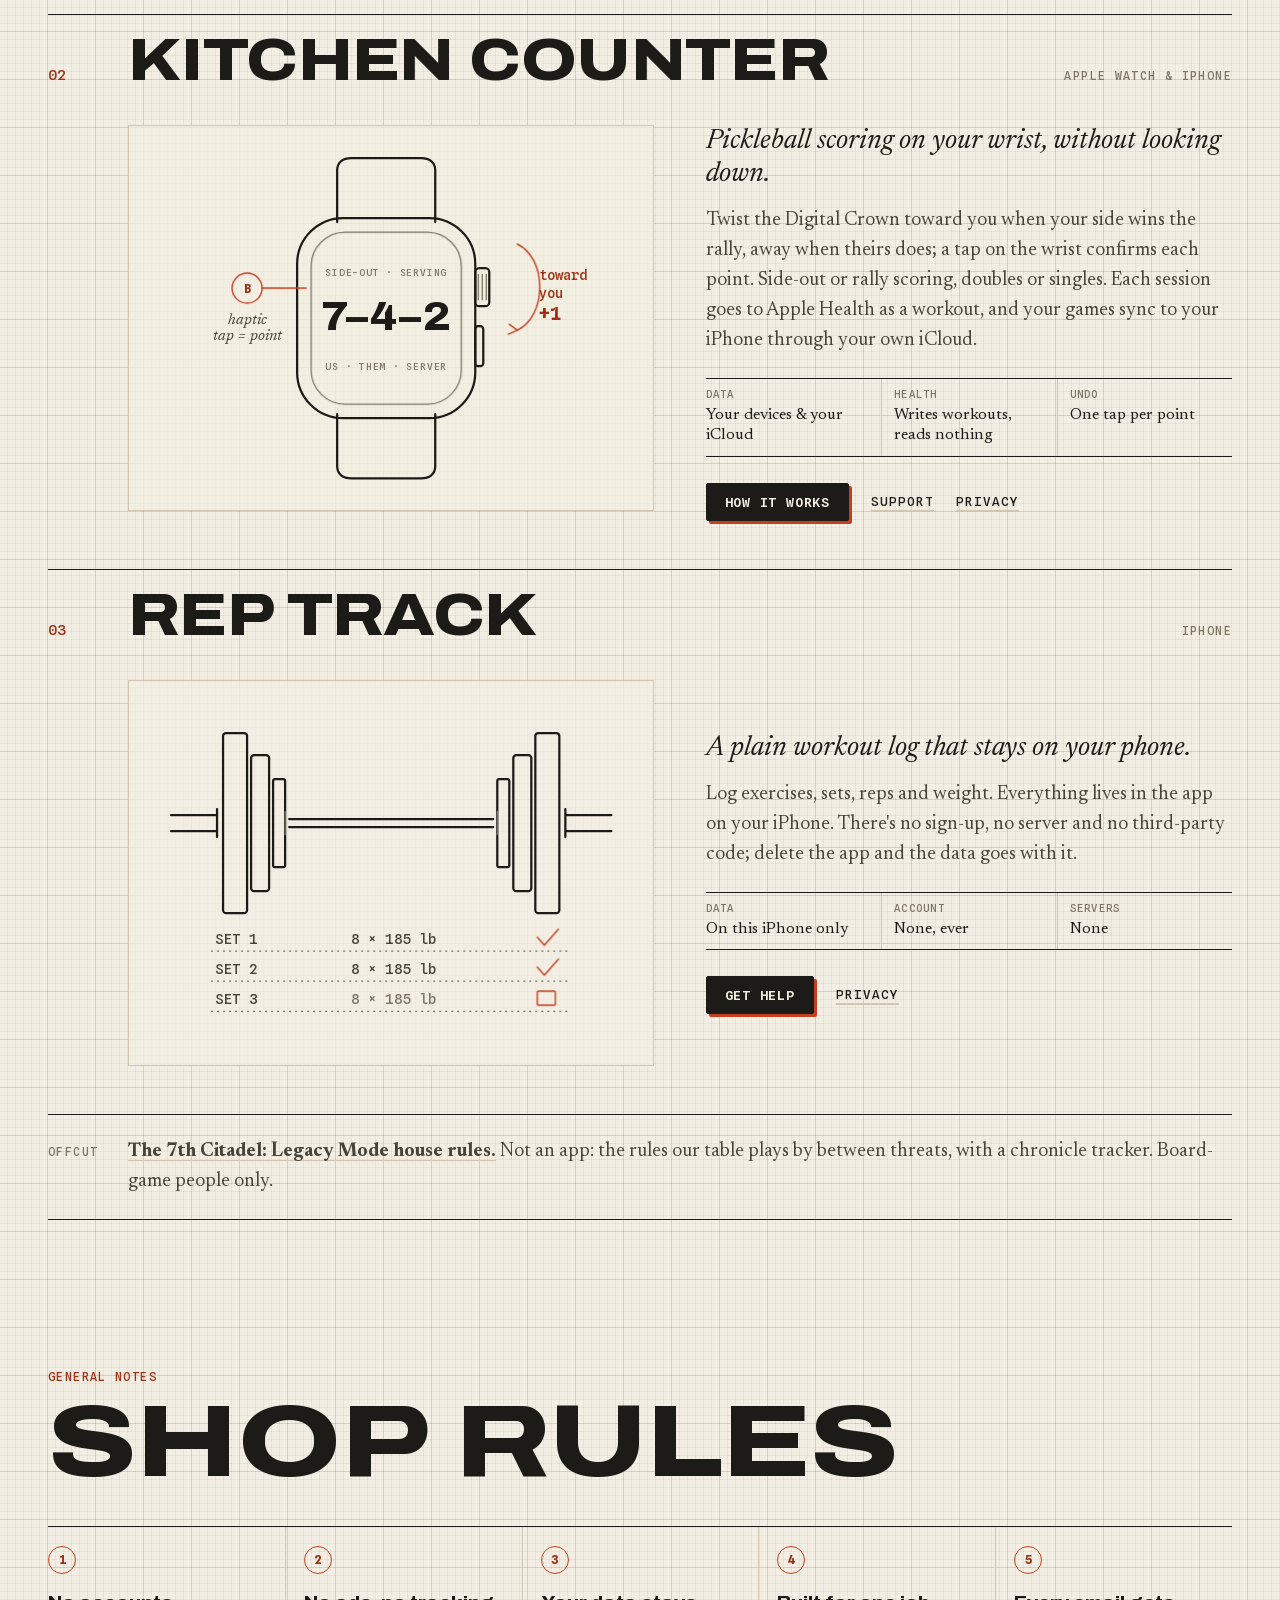
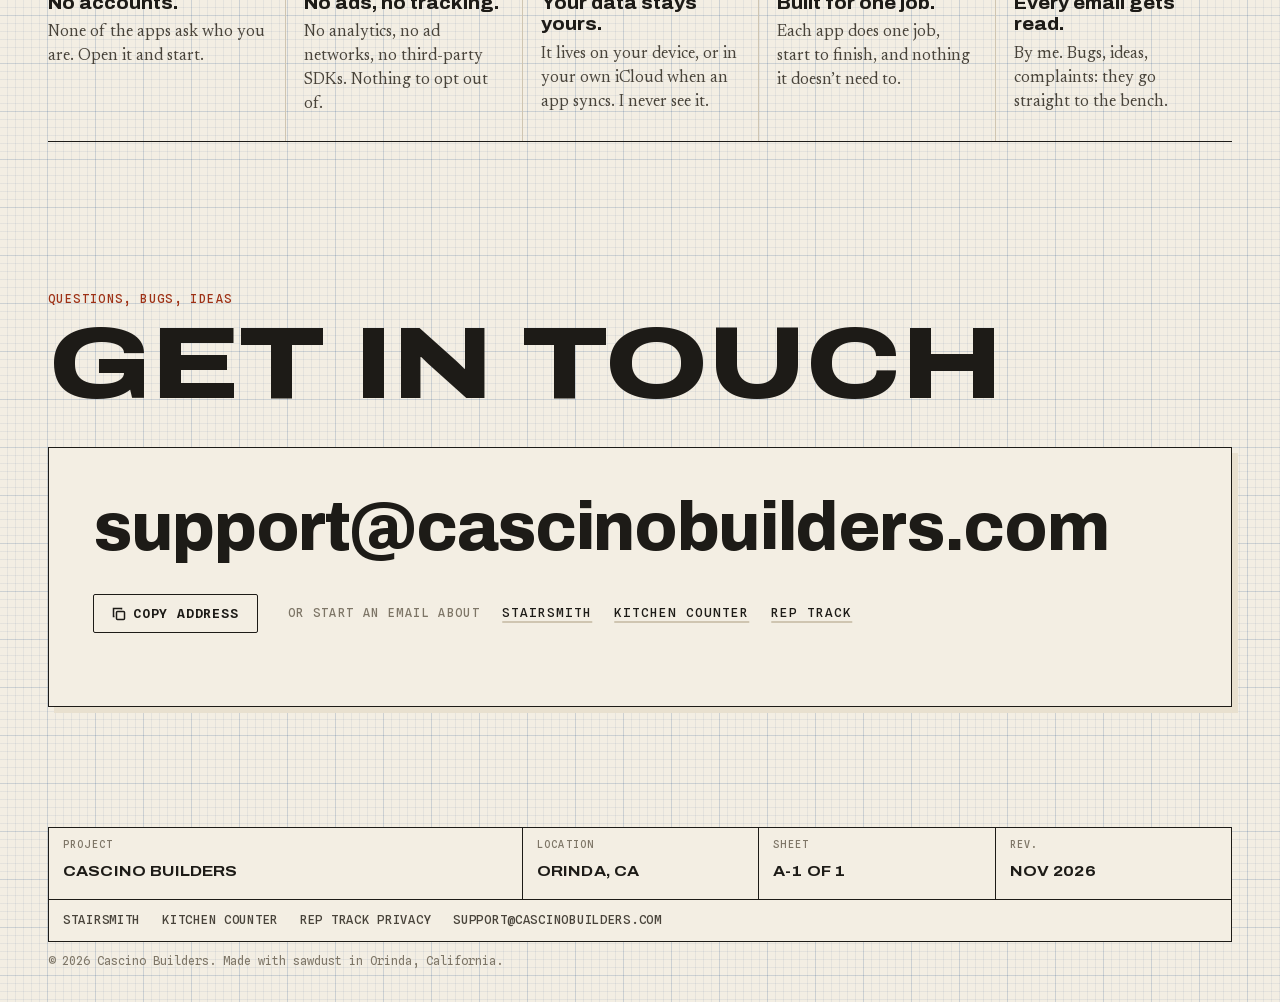
==== commit 020215b9: "Replace the 'built square' tagline with a plain headline The pun didn't say what the shop makes. The" ====
--- a/index.html
+++ b/index.html
@@ -3,18 +3,18 @@
 <head>
 <meta charset="utf-8">
 <meta name="viewport" content="width=device-width, initial-scale=1, viewport-fit=cover">
-<title>Cascino Builders · Small apps, built square</title>
+<title>Cascino Builders · Small apps for iPhone and Apple Watch</title>
 <meta name="description" content="Cascino Builders is a one-person app shop in Orinda, California. StairSmith, Kitchen Counter and Rep Track: no accounts, no ads, no tracking.">
 <meta name="theme-color" content="#f3eee3">
 <link rel="canonical" href="https://cascinobuilders.com/">
 <meta property="og:type" content="website">
 <meta property="og:url" content="https://cascinobuilders.com/">
-<meta property="og:title" content="Cascino Builders · Small apps, built square">
+<meta property="og:title" content="Cascino Builders · Small apps for iPhone and Apple Watch">
 <meta property="og:description" content="A one-person app shop in Orinda, California. No accounts, no ads, no tracking.">
 <meta property="og:image" content="https://cascinobuilders.com/og.jpg">
 <meta property="og:image:width" content="1200">
 <meta property="og:image:height" content="630">
-<meta property="og:image:alt" content="Cascino Builders: small apps, built square. Orinda, California.">
+<meta property="og:image:alt" content="Cascino Builders: small apps for iPhone and Apple Watch. Orinda, California.">
 <meta name="twitter:card" content="summary_large_image">
 <link rel="icon" href="/favicon.svg" type="image/svg+xml">
 <link rel="apple-touch-icon" href="/apple-touch-icon.png">
@@ -46,7 +46,7 @@
   <p class="label hero-sheet"><span>Sheet A-1</span><span>Orinda, California</span><span>Scale 1:1</span></p>
 
   <div class="hero-title">
-    <h1 class="display"><span class="w w1">Small apps,</span> <span class="w w2">built <em>square.</em></span></h1>
+    <h1 class="display"><span class="w w1">Small apps for</span> <span class="w w2">iPhone and Apple&nbsp;Watch.</span></h1>
     <div class="dim-line" aria-hidden="true">
       <span class="dim-tick"></span><span class="dim-rule"></span>
       <span class="dim-text">1 shop · 3 apps · 0 ads</span>
--- a/assets/home.css
+++ b/assets/home.css
@@ -12,11 +12,11 @@
 .hero-title { display: inline-block; max-width: 100%; }
 .hero h1 {
   margin: 0;
-  font-size: clamp(46px, 8.6vw, 128px);
+  font-size: clamp(40px, 7.4vw, 112px);
   font-weight: 850;
+  text-transform: none; letter-spacing: -.025em; line-height: 1;
 }
 .hero h1 .w { display: block; }
-.hero h1 em { font-style: normal; color: var(--mark); }
 
 .dim-line {
   display: flex; align-items: center; gap: 10px;
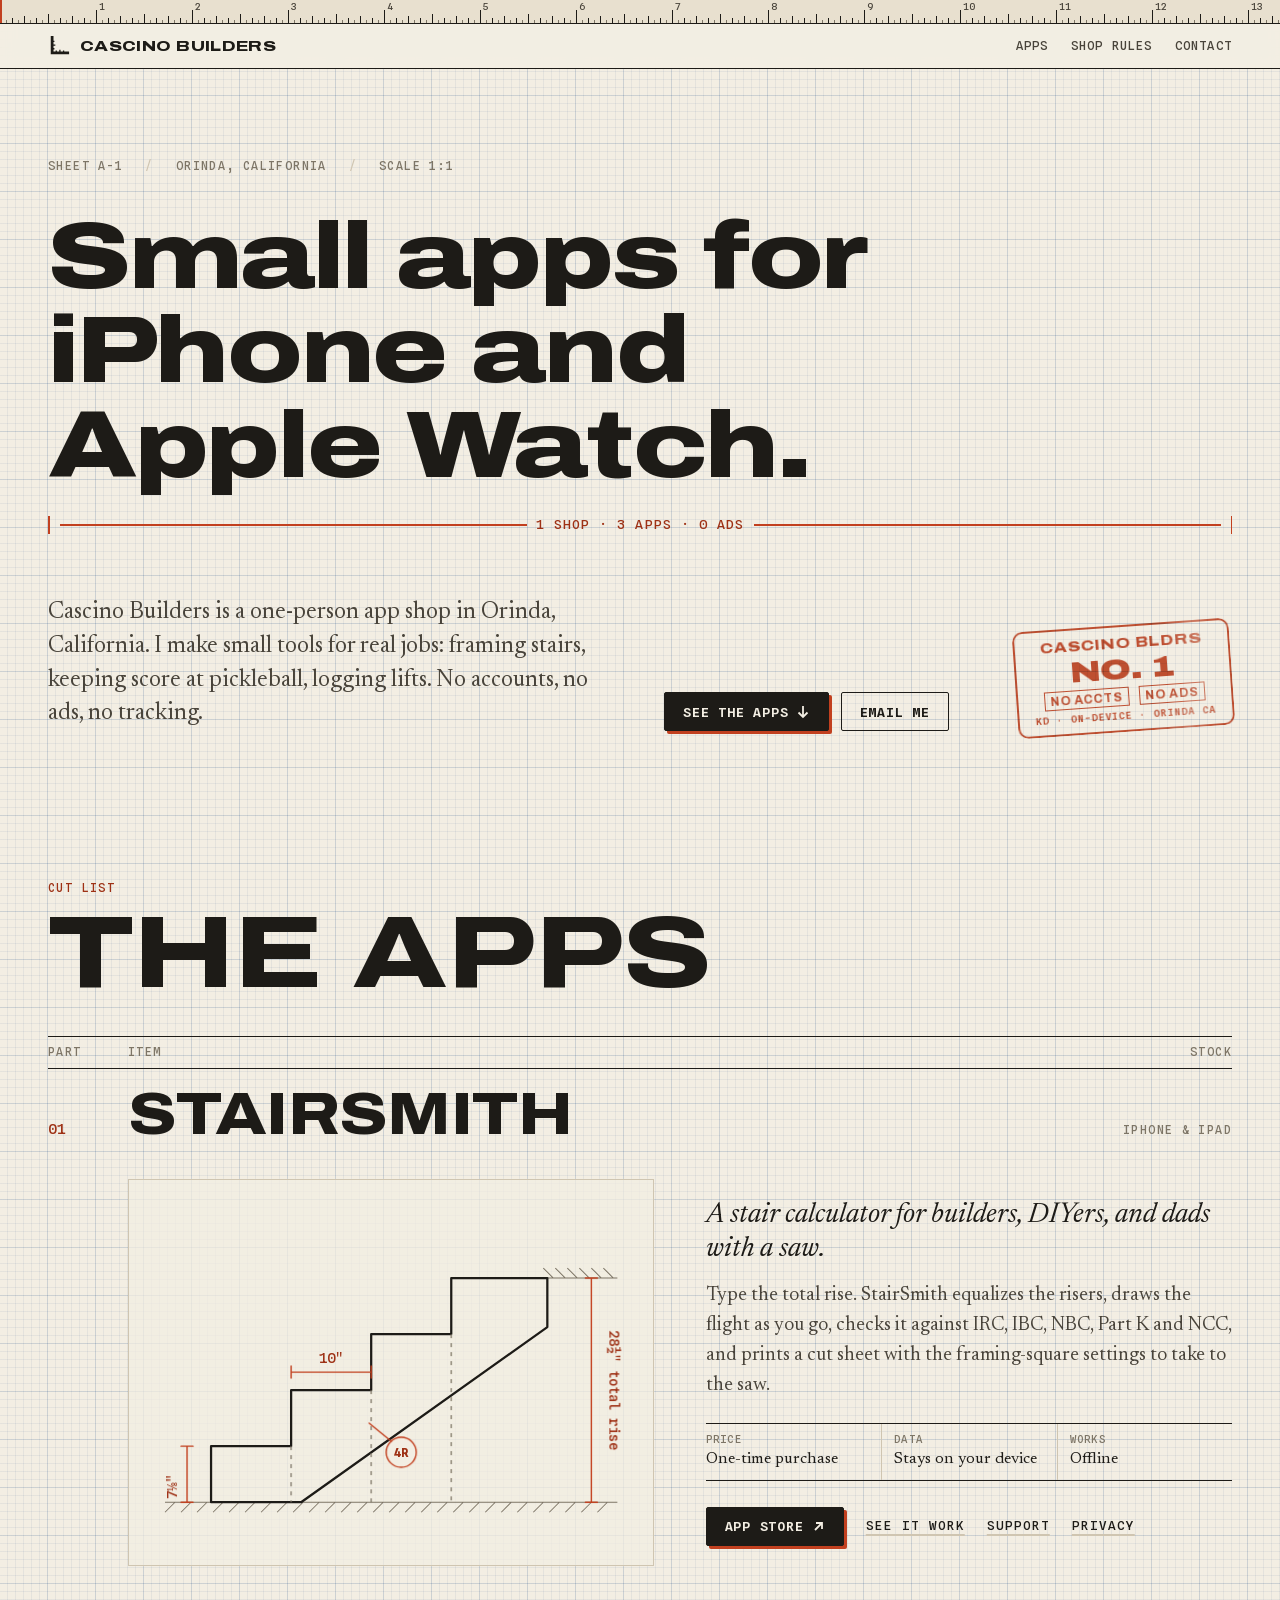
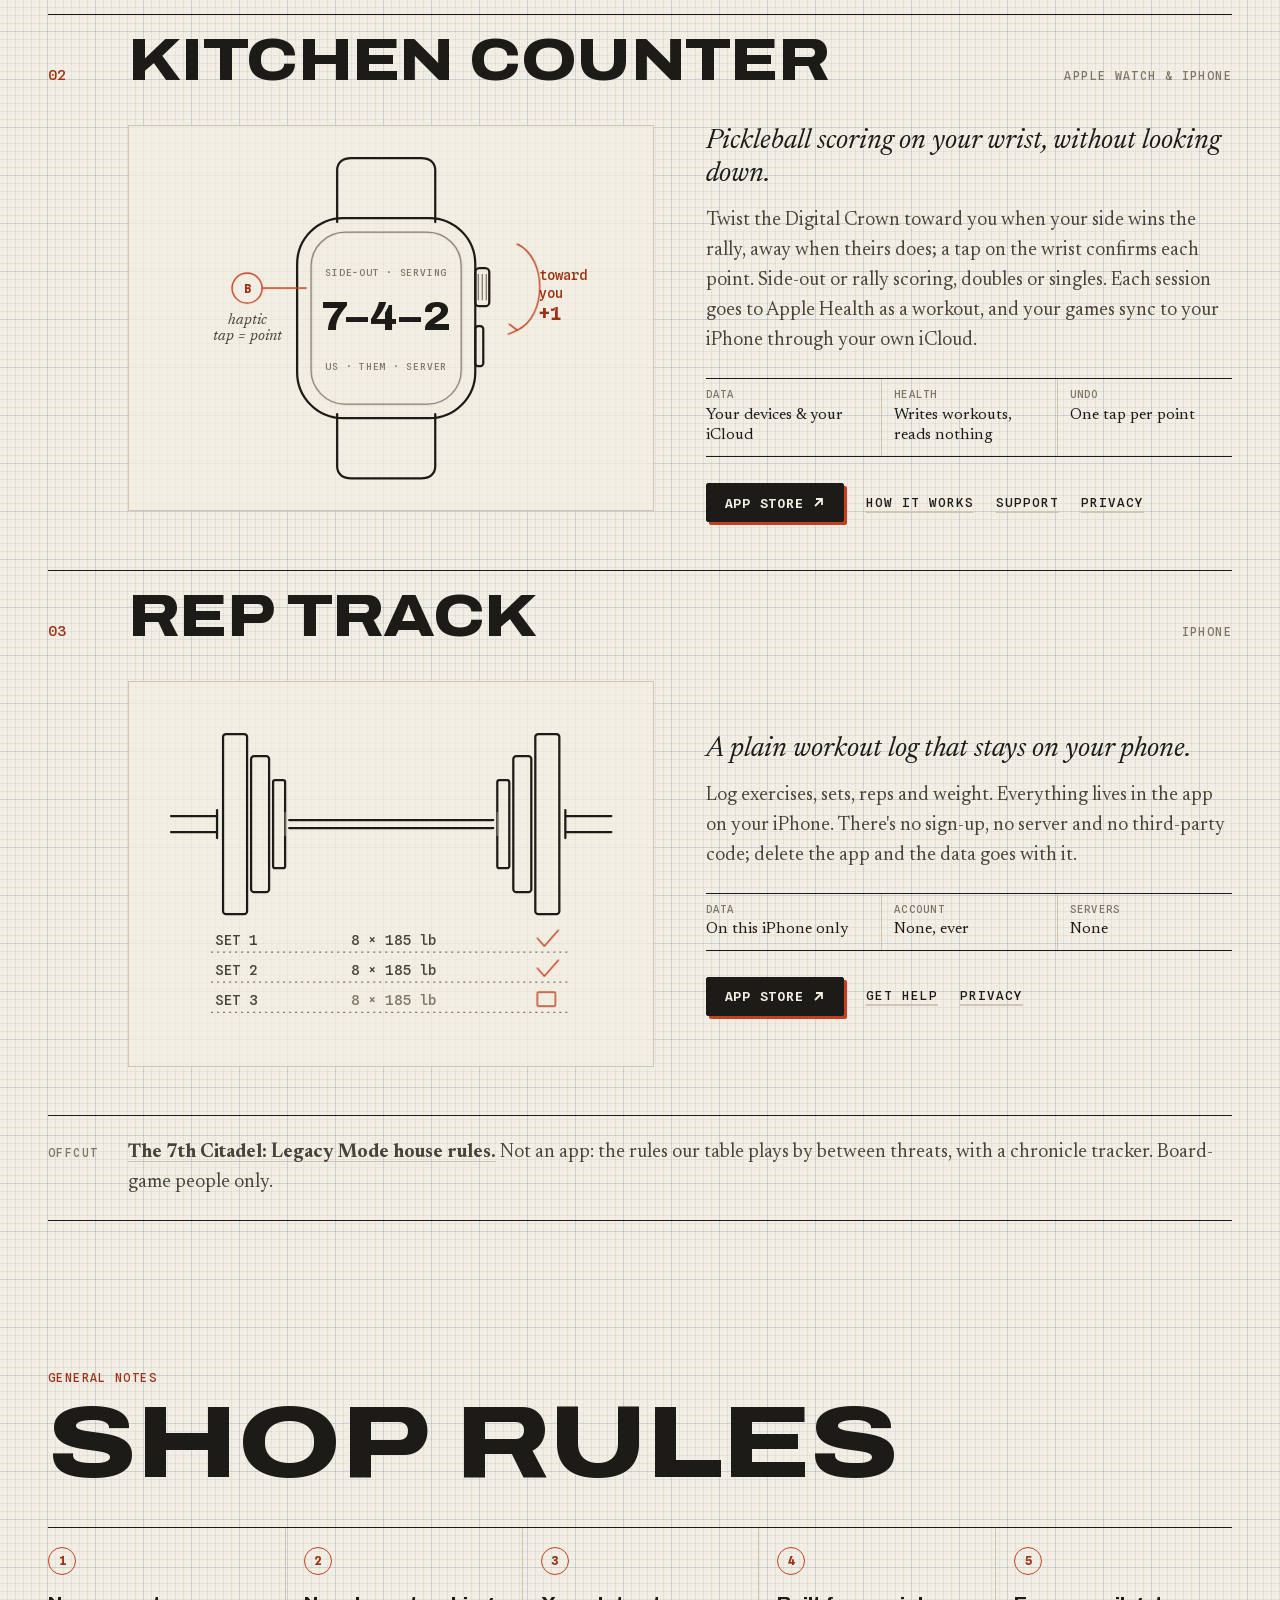
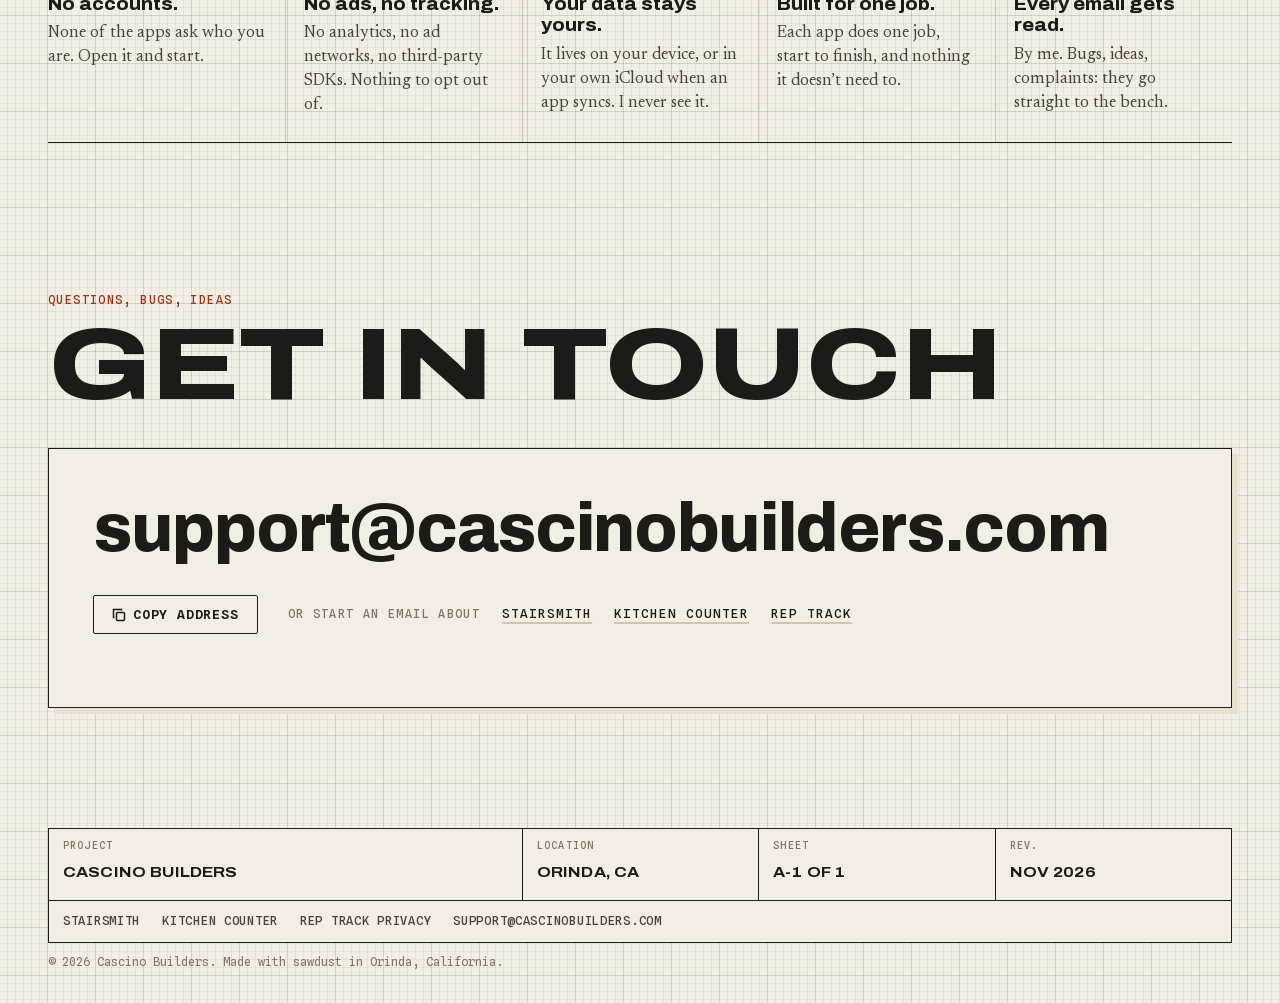
==== commit 0184feb9: "Add App Store links for Kitchen Counter and Rep Track Co-Authored-By: Claude Opus 5.5 <noreply@anthr" ====
--- a/index.html
+++ b/index.html
@@ -164,7 +164,8 @@
           <div><dt>Undo</dt><dd>One tap per point</dd></div>
         </dl>
         <div class="part-links">
-          <a class="btn" href="/kitchencounter/faq/">How it works</a>
+          <a class="btn" href="https://apps.apple.com/us/app/kitchen-counter/id6760856489">App Store <svg viewBox="0 0 14 14" fill="none" stroke="currentColor" stroke-width="1.8" aria-hidden="true"><path d="M4 10 11 3M5 3h6v6"/></svg></a>
+          <a class="text-link" href="/kitchencounter/faq/">How it works</a>
           <a class="text-link" href="/kitchencounter/support/">Support</a>
           <a class="text-link" href="/kitchencounter/privacy/">Privacy</a>
         </div>
@@ -212,7 +213,8 @@
           <div><dt>Servers</dt><dd>None</dd></div>
         </dl>
         <div class="part-links">
-          <a class="btn" href="mailto:support@cascinobuilders.com?subject=Rep%20Track">Get help</a>
+          <a class="btn" href="https://apps.apple.com/us/app/rep-track-workout-tracker/id6759986590">App Store <svg viewBox="0 0 14 14" fill="none" stroke="currentColor" stroke-width="1.8" aria-hidden="true"><path d="M4 10 11 3M5 3h6v6"/></svg></a>
+          <a class="text-link" href="mailto:support@cascinobuilders.com?subject=Rep%20Track">Get help</a>
           <a class="text-link" href="/reptrack/privacy/">Privacy</a>
         </div>
       </div>
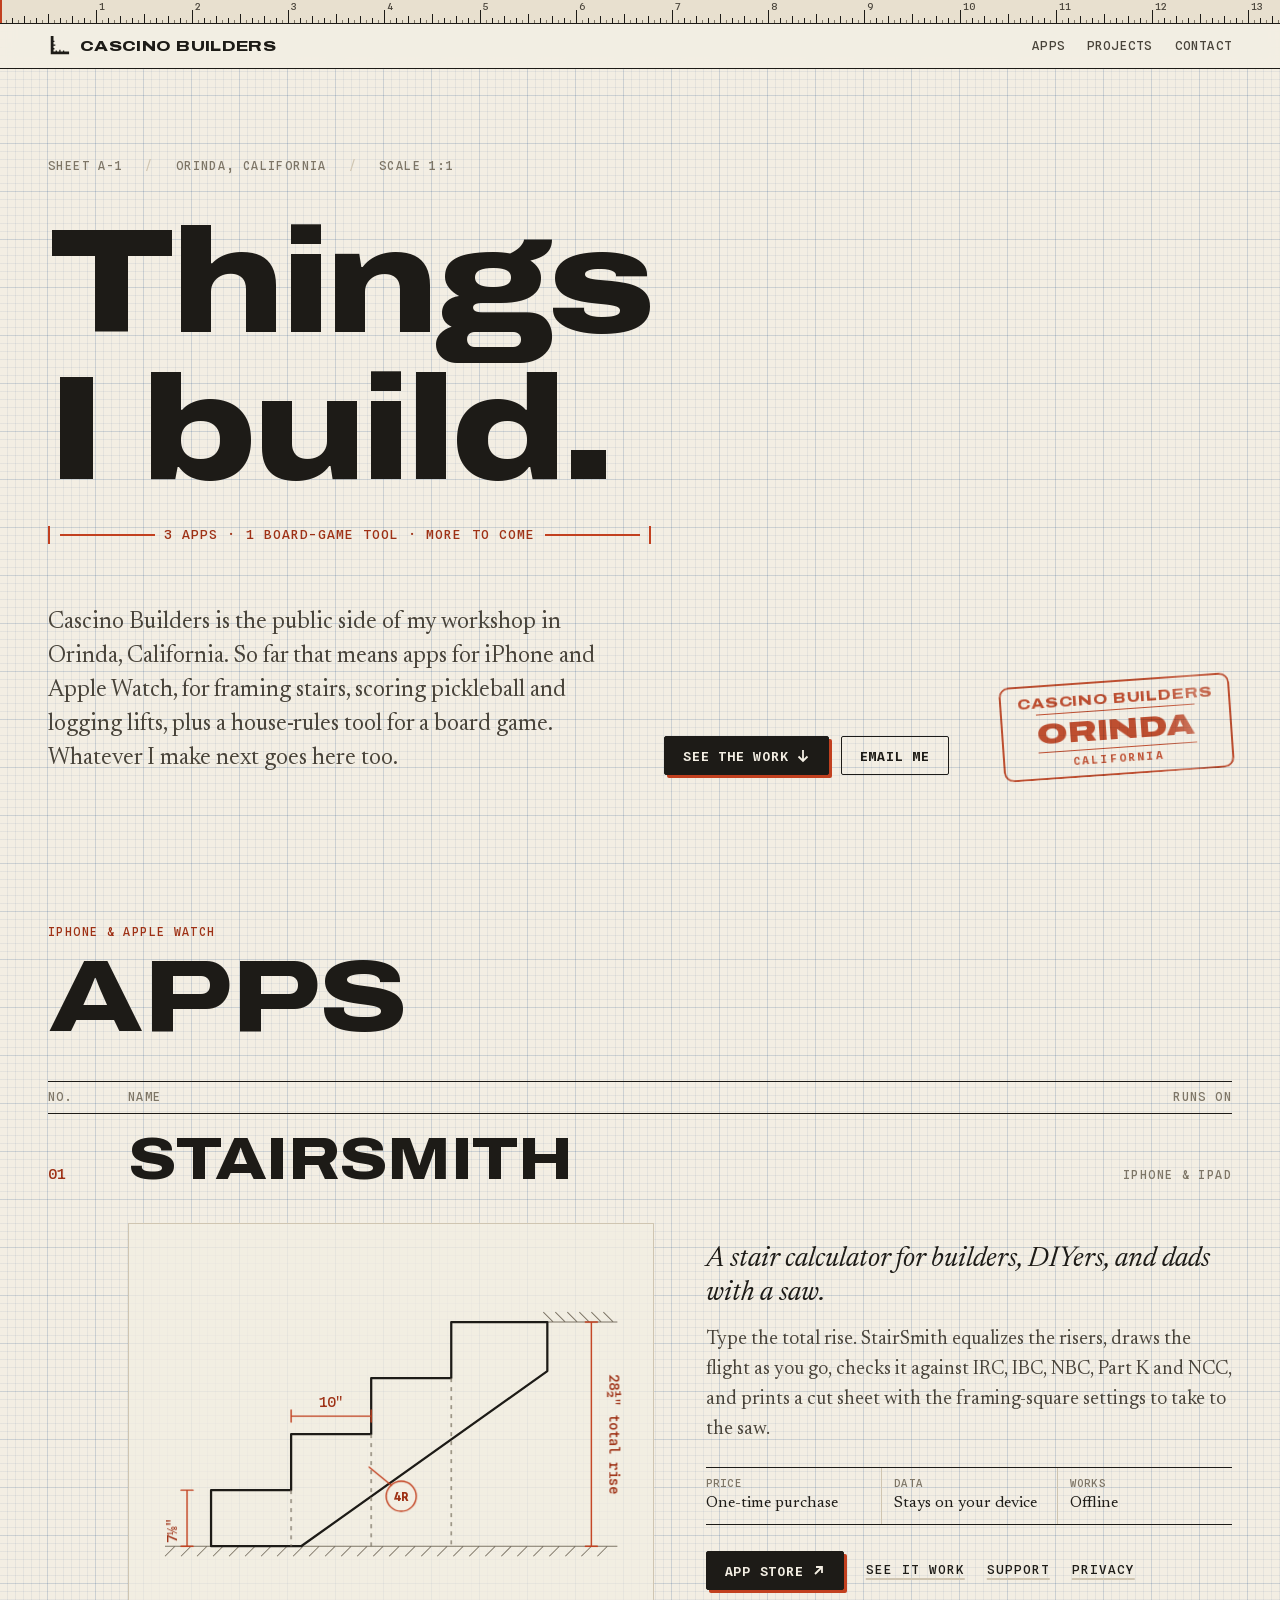
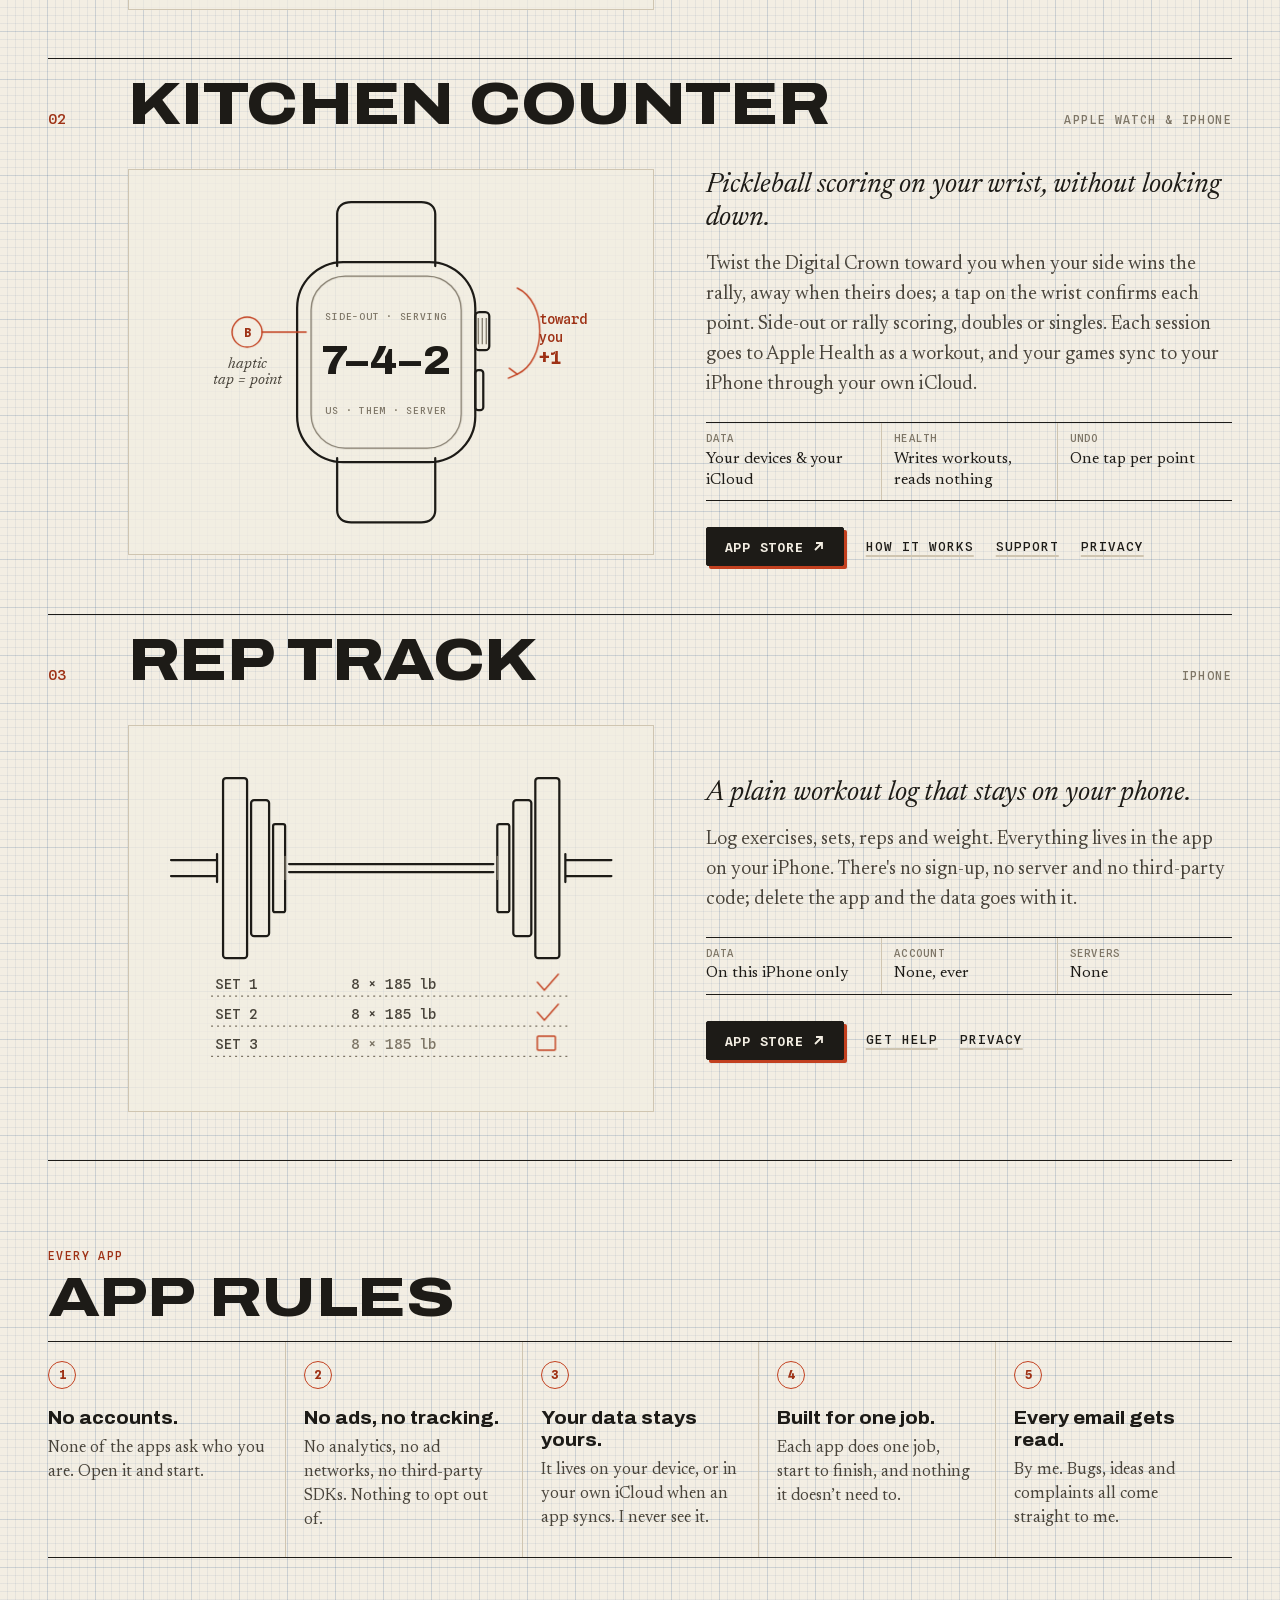
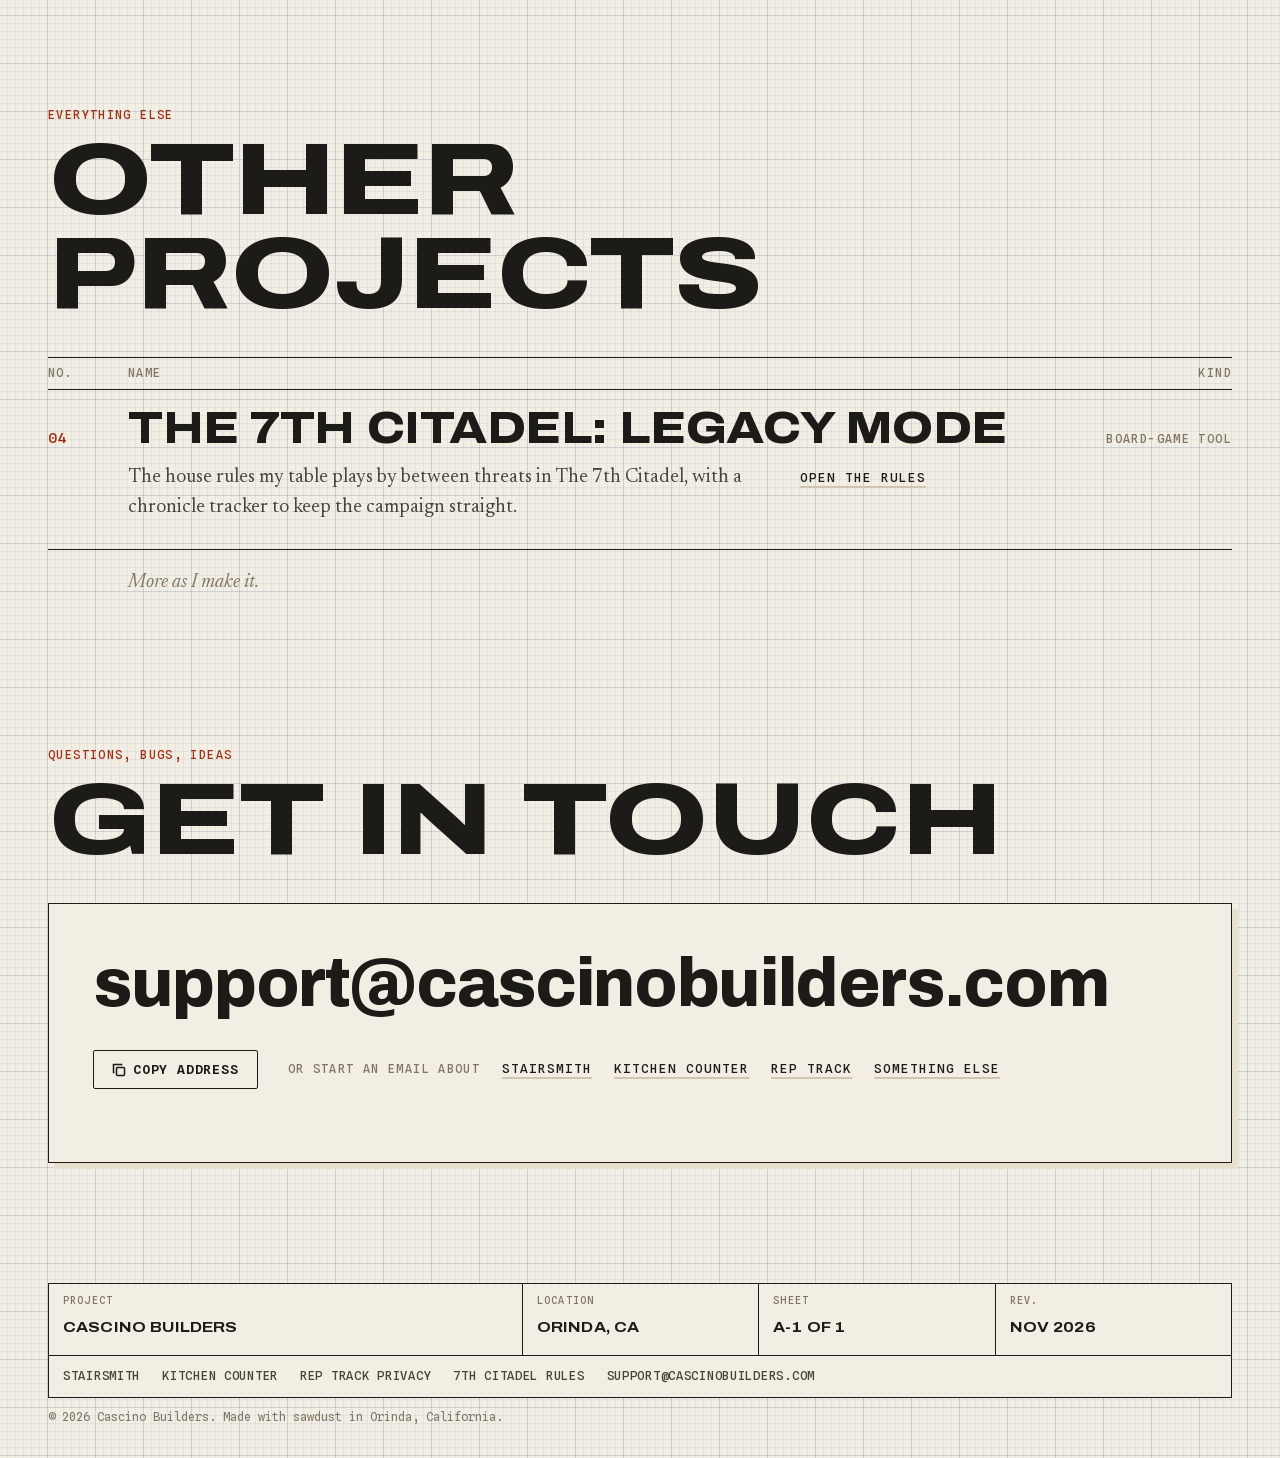
==== commit f9b0f9b4: "Frame the site as a workshop, not an app shop - Headline is now 'Things I build.' and the lede, meta" ====
--- a/index.html
+++ b/index.html
@@ -3,18 +3,18 @@
 <head>
 <meta charset="utf-8">
 <meta name="viewport" content="width=device-width, initial-scale=1, viewport-fit=cover">
-<title>Cascino Builders · Small apps for iPhone and Apple Watch</title>
-<meta name="description" content="Cascino Builders is a one-person app shop in Orinda, California. StairSmith, Kitchen Counter and Rep Track: no accounts, no ads, no tracking.">
+<title>Cascino Builders · A workshop in Orinda, California</title>
+<meta name="description" content="Cascino Builders is the public side of my workshop in Orinda, California: iPhone and Apple Watch apps (StairSmith, Kitchen Counter, Rep Track) and other projects as I make them.">
 <meta name="theme-color" content="#f3eee3">
 <link rel="canonical" href="https://cascinobuilders.com/">
 <meta property="og:type" content="website">
 <meta property="og:url" content="https://cascinobuilders.com/">
-<meta property="og:title" content="Cascino Builders · Small apps for iPhone and Apple Watch">
-<meta property="og:description" content="A one-person app shop in Orinda, California. No accounts, no ads, no tracking.">
+<meta property="og:title" content="Cascino Builders · Things I build">
+<meta property="og:description" content="The public side of my workshop in Orinda, California. Apps for iPhone and Apple Watch, and whatever I make next.">
 <meta property="og:image" content="https://cascinobuilders.com/og.jpg">
 <meta property="og:image:width" content="1200">
 <meta property="og:image:height" content="630">
-<meta property="og:image:alt" content="Cascino Builders: small apps for iPhone and Apple Watch. Orinda, California.">
+<meta property="og:image:alt" content="Cascino Builders: things I build. Orinda, California.">
 <meta name="twitter:card" content="summary_large_image">
 <link rel="icon" href="/favicon.svg" type="image/svg+xml">
 <link rel="apple-touch-icon" href="/apple-touch-icon.png">
@@ -33,7 +33,7 @@
     <a class="brand" href="/" aria-label="Cascino Builders, home"><svg viewBox="0 0 24 24" fill="none" stroke="currentColor" aria-hidden="true"><path class="sq" d="M4.5 2.5v17h17" stroke-width="3" stroke-linecap="square"/><path d="M9 19.5v-2.5M13 19.5v-3.5M17 19.5v-2.5M4.5 15h2.5M4.5 11h3.5M4.5 7h2.5" stroke-width="1.4"/></svg><span>Cascino<span class="brand-word-2"> Builders</span></span></a>
     <div class="nav-links">
       <a href="#apps">Apps</a>
-      <a href="#rules">Shop rules</a>
+      <a href="#projects">Projects</a>
       <a href="#contact">Contact</a>
     </div>
   </nav>
@@ -46,37 +46,36 @@
   <p class="label hero-sheet"><span>Sheet A-1</span><span>Orinda, California</span><span>Scale 1:1</span></p>
 
   <div class="hero-title">
-    <h1 class="display"><span class="w w1">Small apps for</span> <span class="w w2">iPhone and Apple&nbsp;Watch.</span></h1>
+    <h1 class="display"><span class="w w1">Things</span> <span class="w w2">I build.</span></h1>
     <div class="dim-line" aria-hidden="true">
       <span class="dim-tick"></span><span class="dim-rule"></span>
-      <span class="dim-text">1 shop · 3 apps · 0 ads</span>
+      <span class="dim-text">3 apps · 1 board-game tool · more to come</span>
       <span class="dim-rule"></span><span class="dim-tick"></span>
     </div>
   </div>
 
   <div class="hero-foot">
-    <p class="hero-lede">Cascino Builders is a one-person app shop in Orinda, California. I make small tools for real jobs: framing stairs, keeping score at pickleball, logging lifts. No accounts, no ads, no tracking.</p>
+    <p class="hero-lede">Cascino Builders is the public side of my workshop in Orinda, California. So far that means apps for iPhone and Apple Watch, for framing stairs, scoring pickleball and logging lifts, plus a house-rules tool for a board game. Whatever I make next goes here too.</p>
     <div class="hero-cta">
-      <a class="btn" href="#apps">See the apps <svg viewBox="0 0 14 14" fill="none" stroke="currentColor" stroke-width="1.8" aria-hidden="true"><path d="M7 1v11M2.5 7.5 7 12l4.5-4.5"/></svg></a>
+      <a class="btn" href="#apps">See the work <svg viewBox="0 0 14 14" fill="none" stroke="currentColor" stroke-width="1.8" aria-hidden="true"><path d="M7 1v11M2.5 7.5 7 12l4.5-4.5"/></svg></a>
       <a class="btn ghost" href="mailto:support@cascinobuilders.com">Email me</a>
     </div>
-    <div class="stamp" aria-label="Grade stamp: no accounts, no ads, no tracking, data stays on device">
-      <span class="stamp-top">Cascino Bldrs</span>
-      <span class="stamp-mid">No. 1</span>
-      <span class="stamp-row"><span>No accts</span><span>No ads</span></span>
-      <span class="stamp-bot">KD · On-device · ORINDA CA</span>
+    <div class="stamp" aria-label="Stamp: Cascino Builders, Orinda, California">
+      <span class="stamp-top">Cascino Builders</span>
+      <span class="stamp-mid">Orinda</span>
+      <span class="stamp-bot">California</span>
     </div>
   </div>
 </section>
 
-<!-- ============ The apps: a cut list ============ -->
+<!-- ============ Apps ============ -->
 <section class="apps" id="apps" aria-labelledby="h-apps">
   <header class="sec-head">
-    <p class="label">Cut list</p>
-    <h2 class="display" id="h-apps">The apps</h2>
+    <p class="label">iPhone &amp; Apple Watch</p>
+    <h2 class="display" id="h-apps">Apps</h2>
   </header>
 
-  <div class="cut-head label" aria-hidden="true"><span>Part</span><span>Item</span><span>Stock</span></div>
+  <div class="cut-head label" aria-hidden="true"><span>No.</span><span>Name</span><span>Runs on</span></div>
 
   <!-- 01 StairSmith -->
   <article class="part" id="stairsmith" aria-labelledby="h-ss">
@@ -220,27 +219,46 @@
       </div>
     </div>
   </article>
-
-  <aside class="offcut" aria-labelledby="h-offcut">
-    <p class="label" id="h-offcut">Offcut</p>
-    <p><a href="/citadel-legacy/"><strong>The 7th Citadel: Legacy Mode house rules.</strong></a> Not an app: the rules our table plays by between threats, with a chronicle tracker. Board-game people only.</p>
-  </aside>
+  <div class="rules" id="rules">
+    <header class="rules-head">
+      <p class="label">Every app</p>
+      <h3 class="display" id="h-rules">App rules</h3>
+    </header>
+    <ol class="rules-list">
+      <li><h4>No accounts.</h4><p>None of the apps ask who you are. Open it and start.</p></li>
+      <li><h4>No ads, no tracking.</h4><p>No analytics, no ad networks, no third-party SDKs. Nothing to opt out of.</p></li>
+      <li><h4>Your data stays yours.</h4><p>It lives on your device, or in your own iCloud when an app syncs. I never see it.</p></li>
+      <li><h4>Built for one job.</h4><p>Each app does one job, start to finish, and nothing it doesn’t need to.</p></li>
+      <li><h4>Every email gets read.</h4><p>By me. Bugs, ideas and complaints all come straight to me.</p></li>
+    </ol>
+  </div>
 </section>
 
-<!-- ============ Shop rules ============ -->
-<section class="rules" id="rules" aria-labelledby="h-rules">
+<!-- ============ Other projects ============ -->
+<section class="projects" id="projects" aria-labelledby="h-projects">
   <header class="sec-head">
-    <p class="label">General notes</p>
-    <h2 class="display" id="h-rules">Shop rules</h2>
+    <p class="label">Everything else</p>
+    <h2 class="display" id="h-projects">Other projects</h2>
   </header>
-  <ol class="rules-list">
-    <li><h3>No accounts.</h3><p>None of the apps ask who you are. Open it and start.</p></li>
-    <li><h3>No ads, no tracking.</h3><p>No analytics, no ad networks, no third-party SDKs. Nothing to opt out of.</p></li>
-    <li><h3>Your data stays yours.</h3><p>It lives on your device, or in your own iCloud when an app syncs. I never see it.</p></li>
-    <li><h3>Built for one job.</h3><p>Each app does one job, start to finish, and nothing it doesn’t need to.</p></li>
-    <li><h3>Every email gets read.</h3><p>By me. Bugs, ideas, complaints: they go straight to the bench.</p></li>
-  </ol>
+
+  <div class="cut-head label" aria-hidden="true"><span>No.</span><span>Name</span><span>Kind</span></div>
+
+  <article class="project" aria-labelledby="h-citadel">
+    <div class="part-row">
+      <span class="part-no">04</span>
+      <h3 class="part-name project-name" id="h-citadel"><a href="/citadel-legacy/">The 7th Citadel: Legacy Mode</a></h3>
+      <span class="part-stock label">Board-game tool</span>
+    </div>
+    <div class="project-body">
+      <p>The house rules my table plays by between threats in The 7th Citadel, with a chronicle tracker to keep the campaign straight.</p>
+      <a class="text-link" href="/citadel-legacy/">Open the rules</a>
+    </div>
+  </article>
+
+  <p class="project-next">More as I make it.</p>
 </section>
+
+
 
 <!-- ============ Contact ============ -->
 <section class="contact" id="contact" aria-labelledby="h-contact">
@@ -256,6 +274,7 @@
       <a class="text-link" href="mailto:support@cascinobuilders.com?subject=StairSmith">StairSmith</a>
       <a class="text-link" href="mailto:support@cascinobuilders.com?subject=Kitchen%20Counter">Kitchen Counter</a>
       <a class="text-link" href="mailto:support@cascinobuilders.com?subject=Rep%20Track">Rep Track</a>
+      <a class="text-link" href="mailto:support@cascinobuilders.com">Something else</a>
     </div>
     <p class="copy-status" role="status" aria-live="polite"></p>
   </div>
@@ -273,6 +292,7 @@
       <a href="/stairsmith/">StairSmith</a>
       <a href="/kitchencounter/faq/">Kitchen Counter</a>
       <a href="/reptrack/privacy/">Rep Track privacy</a>
+      <a href="/citadel-legacy/">7th Citadel rules</a>
       <a href="mailto:support@cascinobuilders.com">support@cascinobuilders.com</a>
     </div>
   </div>
--- a/assets/home.css
+++ b/assets/home.css
@@ -1,6 +1,6 @@
 /* Home page. Builds on site.css. */
 
-.hero, .apps, .rules, .contact {
+.hero, .apps, .projects, .contact {
   max-width: 1280px; margin: 0 auto; padding-left: var(--gutter); padding-right: var(--gutter);
 }
 
@@ -12,7 +12,7 @@
 .hero-title { display: inline-block; max-width: 100%; }
 .hero h1 {
   margin: 0;
-  font-size: clamp(40px, 7.4vw, 112px);
+  font-size: clamp(60px, 11.5vw, 176px);
   font-weight: 850;
   text-transform: none; letter-spacing: -.025em; line-height: 1;
 }
@@ -45,10 +45,10 @@
           mask-image: radial-gradient(circle at 30% 40%, #000 55%, rgba(0,0,0,.72) 75%, #000 90%);
 }
 .stamp-top { font-weight: 800; font-stretch: 125%; font-size: 14px; letter-spacing: .06em; }
-.stamp-mid { font-weight: 900; font-stretch: 125%; font-size: 30px; letter-spacing: .02em; }
+.stamp-mid { font-weight: 900; font-stretch: 125%; font-size: 30px; letter-spacing: .02em; padding: 4px 0 3px; border-top: 1.5px solid currentColor; border-bottom: 1.5px solid currentColor; }
 .stamp-row { display: flex; gap: 10px; font-weight: 700; font-stretch: 100%; font-size: 12px; letter-spacing: .08em; }
 .stamp-row span { padding: 3px 5px 2px; border: 1.5px solid currentColor; }
-.stamp-bot { font: 600 9.5px/1 var(--mono); letter-spacing: .1em; margin-top: 2px; }
+.stamp-bot { font: 600 11px/1 var(--mono); letter-spacing: .2em; margin-top: 2px; }
 
 @media (max-width: 960px) {
   .hero-foot { grid-template-columns: 1fr auto; }
@@ -162,17 +162,23 @@
   @keyframes draw { to { stroke-dashoffset: 0; } }
   @keyframes fade { to { opacity: 1; } }
 }
-.offcut {
-  display: grid; grid-template-columns: 64px 1fr; gap: 16px; align-items: baseline;
-  padding: 22px 0; border-bottom: 1px solid var(--ink);
-}
-.offcut p { margin: 0; color: var(--ink-2); }
-.offcut .label { color: var(--ink-3); }
-.offcut a { text-decoration-color: var(--rule); }
-@media (max-width: 860px) { .offcut { grid-template-columns: 40px 1fr; } }
-@media (max-width: 520px) { .offcut { grid-template-columns: 1fr; gap: 6px; } }
-
-/* ---------- shop rules ---------- */
+/* ---------- other projects ---------- */
+.project { border-bottom: 1.5px solid var(--ink); }
+.project-name { font-size: clamp(26px, 3.4vw, 44px); }
+.project-body {
+  display: flex; flex-wrap: wrap; align-items: baseline; gap: 12px 32px;
+  padding: 14px 0 26px 80px;
+}
+.project-body p { margin: 0; max-width: 40rem; color: var(--ink-2); }
+.project-next { margin: 18px 0 0 80px; font-style: italic; color: var(--ink-3); }
+@media (max-width: 860px) { .project-body, .project-next { padding-left: 56px; margin-left: 0; } .project-next { padding-left: 56px; } }
+@media (max-width: 520px) { .project-body, .project-next { padding-left: 0; } }
+
+/* ---------- app rules (under the apps) ---------- */
+.rules { margin-top: clamp(48px, 7vw, 88px); }
+.rules-head { margin-bottom: 18px; }
+.rules-head .label { margin: 0 0 8px; color: var(--mark-ink); }
+.rules-head h3 { margin: 0; font-size: clamp(30px, 4.4vw, 56px); }
 .rules-list {
   list-style: none; margin: 0; padding: 0;
   display: grid; grid-template-columns: repeat(5, minmax(0, 1fr));
@@ -187,7 +193,7 @@
   border: 1.4px solid var(--mark); border-radius: 50%;
   font: 700 12px/1 var(--mono); color: var(--mark-ink);
 }
-.rules-list h3 { margin: 0 0 8px; font: 750 19px/1.15 var(--display); font-stretch: 105%; }
+.rules-list h4 { margin: 0 0 8px; font: 750 19px/1.15 var(--display); font-stretch: 105%; }
 .rules-list p { margin: 0; font-size: 16.5px; line-height: 1.45; color: var(--ink-2); }
 @media (max-width: 1000px) {
   .rules-list { grid-template-columns: repeat(2, minmax(0, 1fr)); }
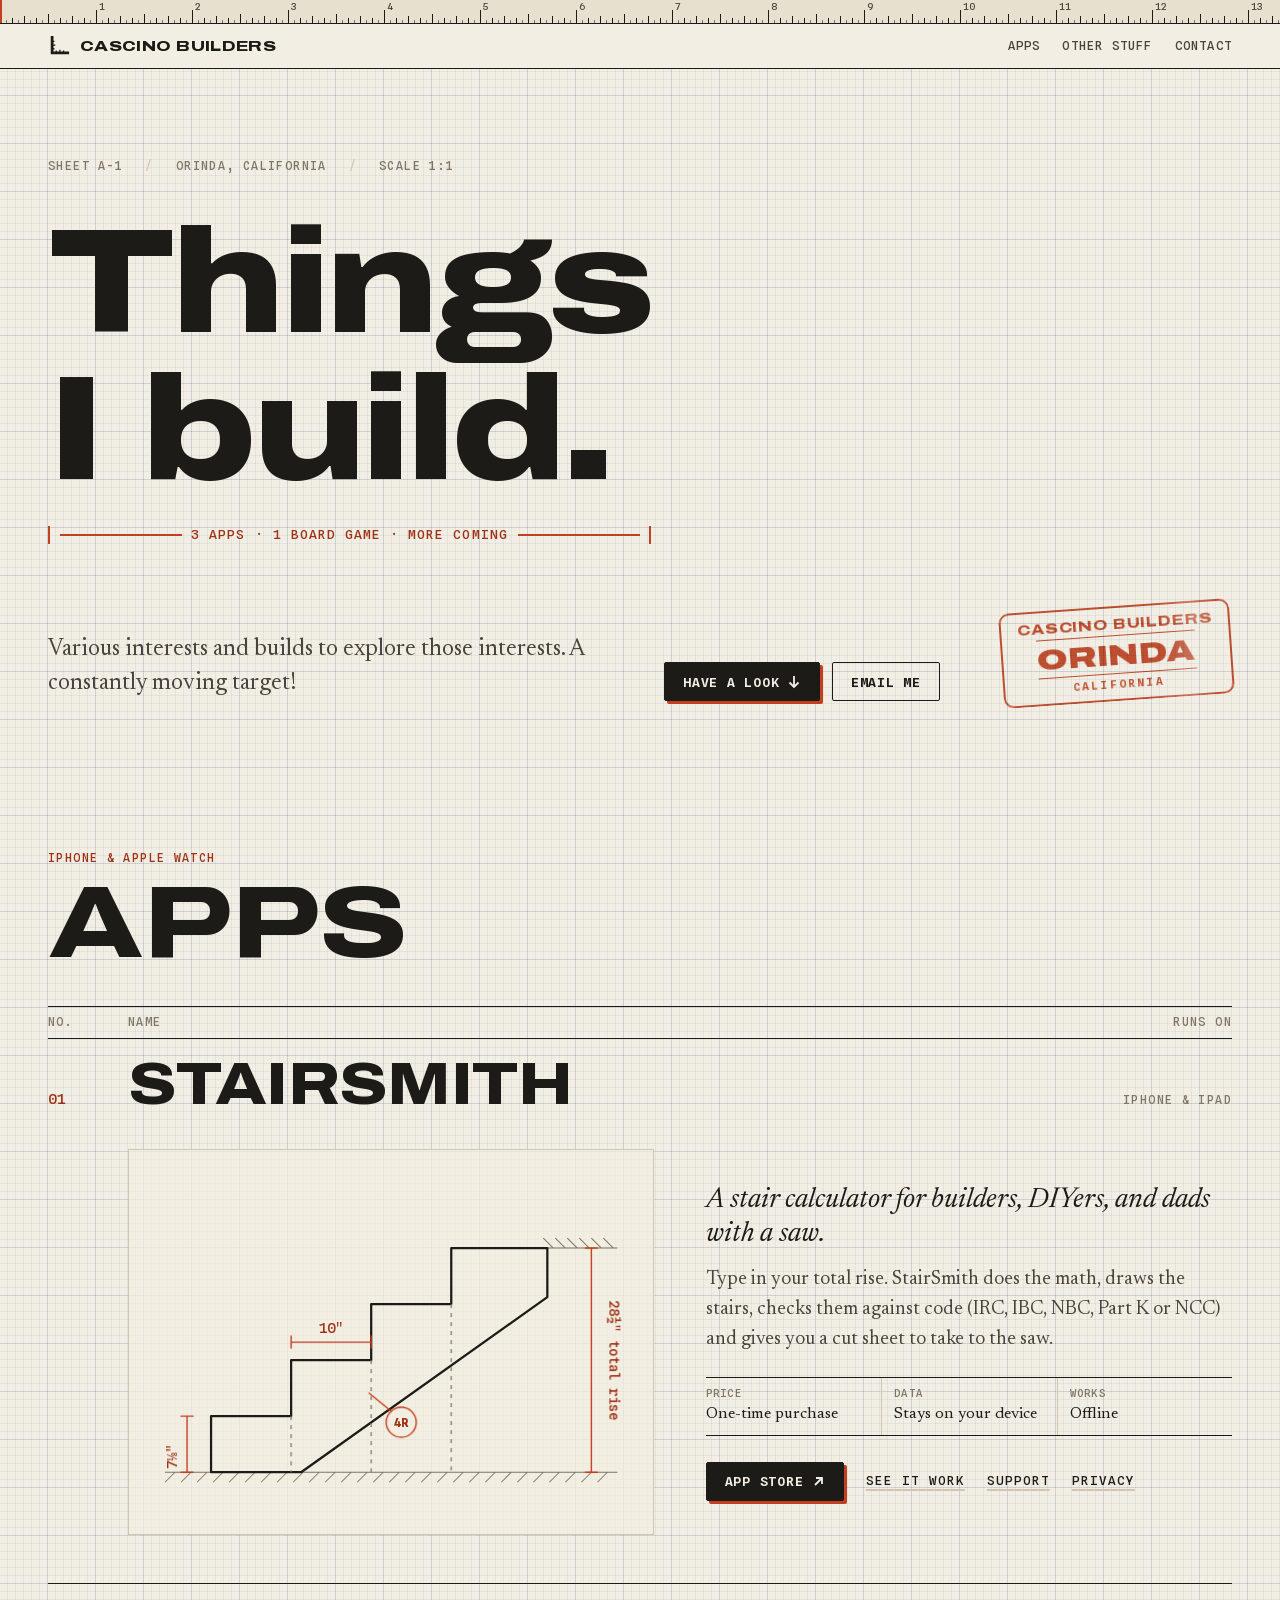
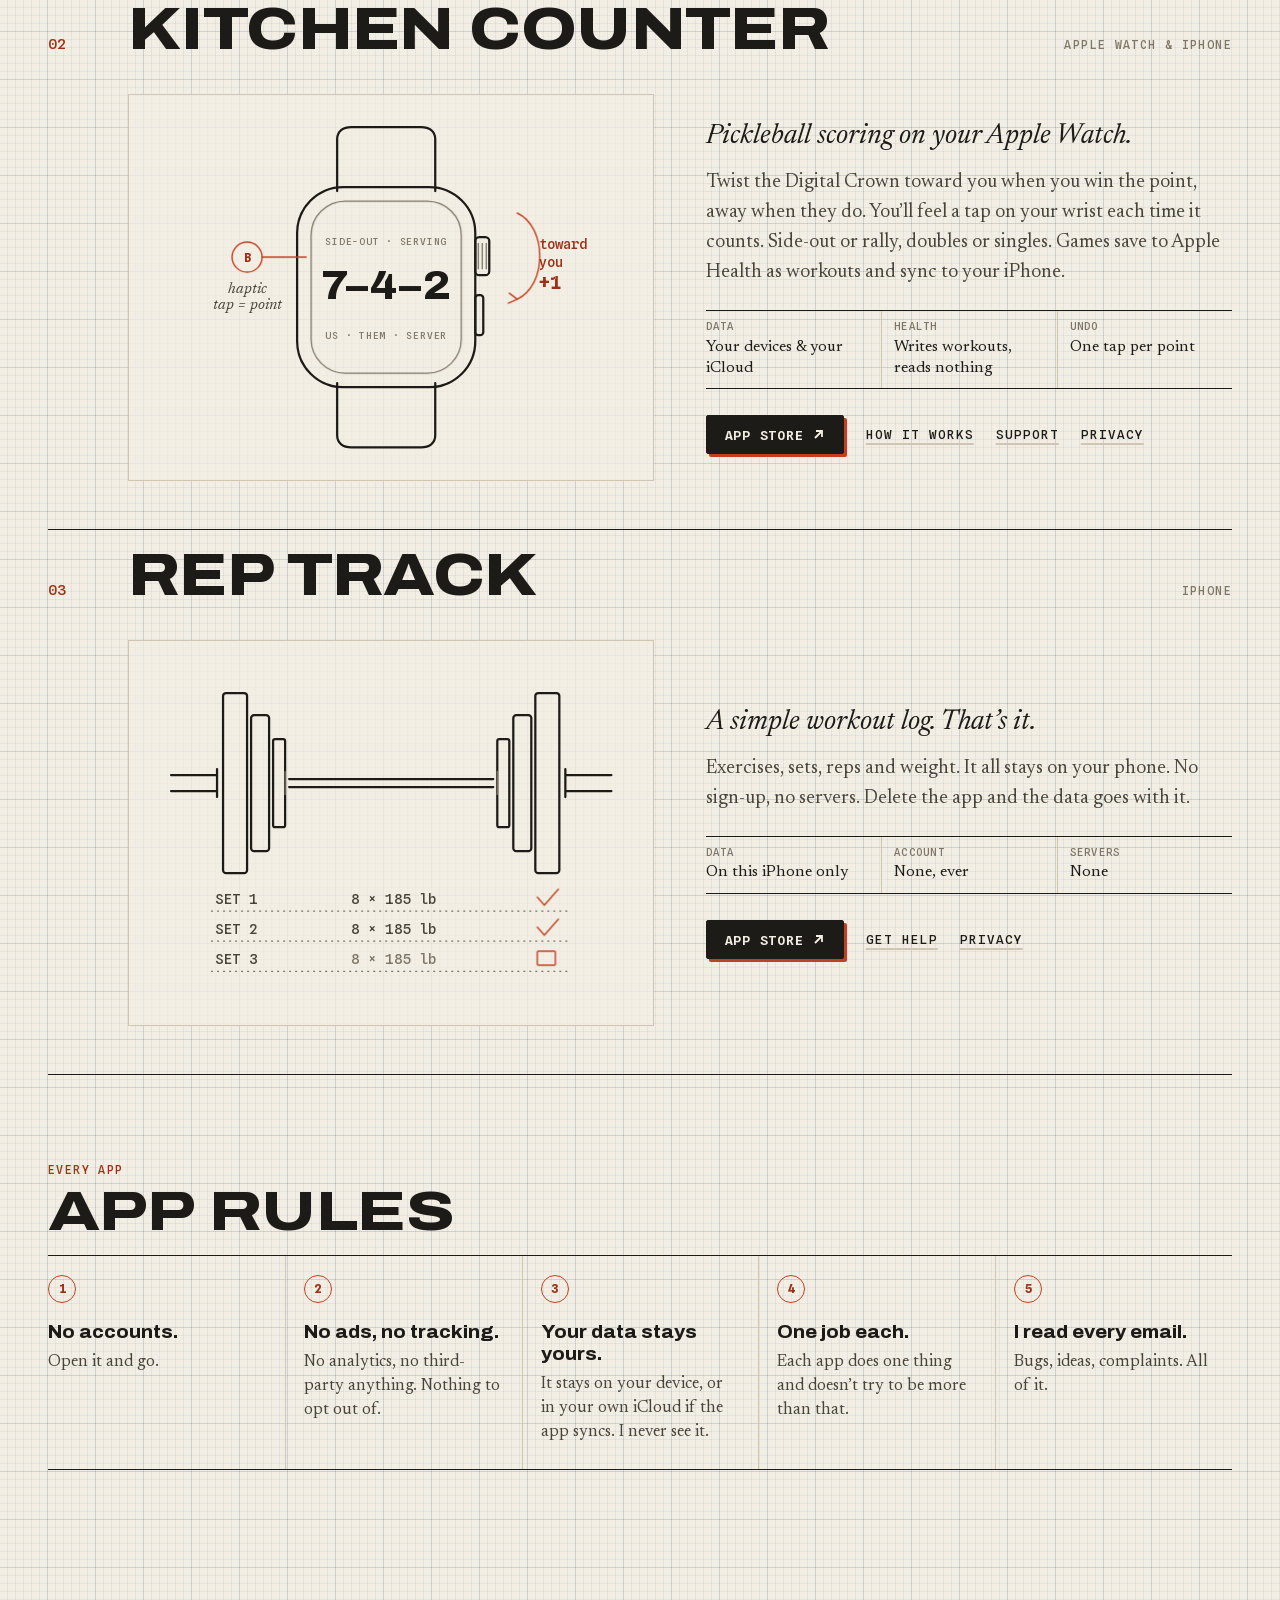
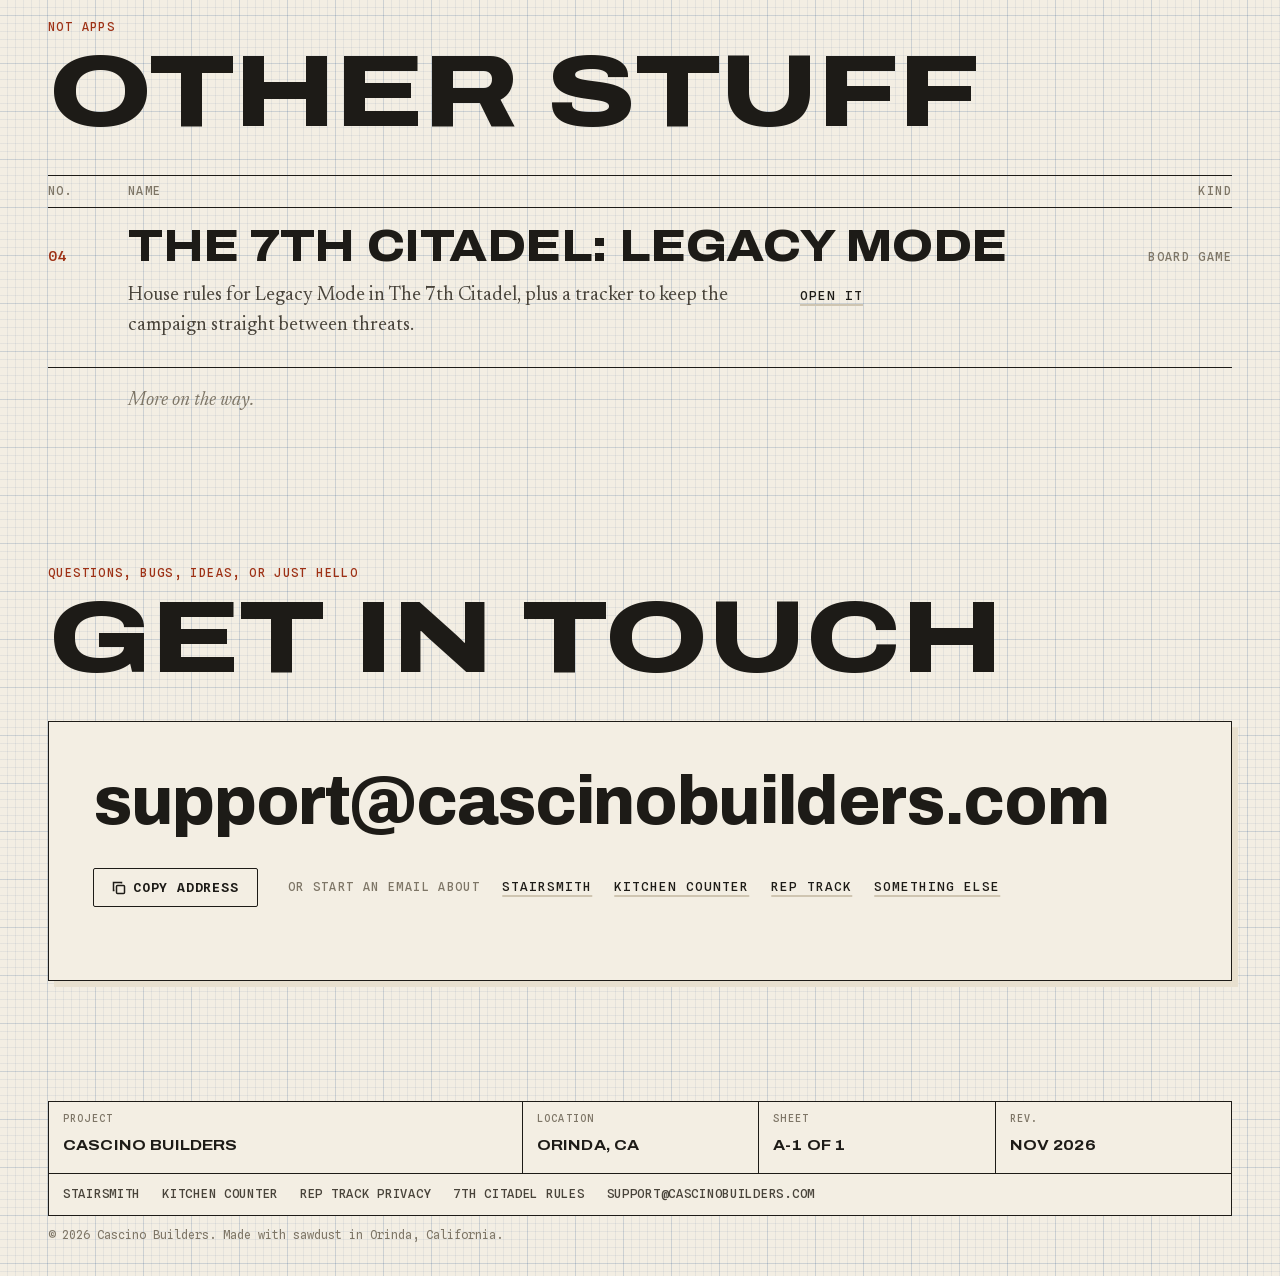
==== commit 6b3748ad: "Rewrite home copy in Taylor's voice - Intro is now Taylor's own: 'Various interests and builds to ex" ====
--- a/index.html
+++ b/index.html
@@ -3,18 +3,18 @@
 <head>
 <meta charset="utf-8">
 <meta name="viewport" content="width=device-width, initial-scale=1, viewport-fit=cover">
-<title>Cascino Builders · A workshop in Orinda, California</title>
-<meta name="description" content="Cascino Builders is the public side of my workshop in Orinda, California: iPhone and Apple Watch apps (StairSmith, Kitchen Counter, Rep Track) and other projects as I make them.">
+<title>Cascino Builders · Things I build</title>
+<meta name="description" content="Various interests and builds to explore those interests. iPhone and Apple Watch apps so far (StairSmith, Kitchen Counter, Rep Track), plus other stuff. Made in Orinda, California.">
 <meta name="theme-color" content="#f3eee3">
 <link rel="canonical" href="https://cascinobuilders.com/">
 <meta property="og:type" content="website">
 <meta property="og:url" content="https://cascinobuilders.com/">
 <meta property="og:title" content="Cascino Builders · Things I build">
-<meta property="og:description" content="The public side of my workshop in Orinda, California. Apps for iPhone and Apple Watch, and whatever I make next.">
+<meta property="og:description" content="Various interests and builds to explore those interests. A constantly moving target!">
 <meta property="og:image" content="https://cascinobuilders.com/og.jpg">
 <meta property="og:image:width" content="1200">
 <meta property="og:image:height" content="630">
-<meta property="og:image:alt" content="Cascino Builders: things I build. Orinda, California.">
+<meta property="og:image:alt" content="Cascino Builders: Things I build. Made with sawdust in Orinda, California.">
 <meta name="twitter:card" content="summary_large_image">
 <link rel="icon" href="/favicon.svg" type="image/svg+xml">
 <link rel="apple-touch-icon" href="/apple-touch-icon.png">
@@ -33,7 +33,7 @@
     <a class="brand" href="/" aria-label="Cascino Builders, home"><svg viewBox="0 0 24 24" fill="none" stroke="currentColor" aria-hidden="true"><path class="sq" d="M4.5 2.5v17h17" stroke-width="3" stroke-linecap="square"/><path d="M9 19.5v-2.5M13 19.5v-3.5M17 19.5v-2.5M4.5 15h2.5M4.5 11h3.5M4.5 7h2.5" stroke-width="1.4"/></svg><span>Cascino<span class="brand-word-2"> Builders</span></span></a>
     <div class="nav-links">
       <a href="#apps">Apps</a>
-      <a href="#projects">Projects</a>
+      <a href="#projects">Other stuff</a>
       <a href="#contact">Contact</a>
     </div>
   </nav>
@@ -49,15 +49,15 @@
     <h1 class="display"><span class="w w1">Things</span> <span class="w w2">I build.</span></h1>
     <div class="dim-line" aria-hidden="true">
       <span class="dim-tick"></span><span class="dim-rule"></span>
-      <span class="dim-text">3 apps · 1 board-game tool · more to come</span>
+      <span class="dim-text">3 apps · 1 board game · more coming</span>
       <span class="dim-rule"></span><span class="dim-tick"></span>
     </div>
   </div>
 
   <div class="hero-foot">
-    <p class="hero-lede">Cascino Builders is the public side of my workshop in Orinda, California. So far that means apps for iPhone and Apple Watch, for framing stairs, scoring pickleball and logging lifts, plus a house-rules tool for a board game. Whatever I make next goes here too.</p>
+    <p class="hero-lede">Various interests and builds to explore those interests. A constantly moving target!</p>
     <div class="hero-cta">
-      <a class="btn" href="#apps">See the work <svg viewBox="0 0 14 14" fill="none" stroke="currentColor" stroke-width="1.8" aria-hidden="true"><path d="M7 1v11M2.5 7.5 7 12l4.5-4.5"/></svg></a>
+      <a class="btn" href="#apps">Have a look <svg viewBox="0 0 14 14" fill="none" stroke="currentColor" stroke-width="1.8" aria-hidden="true"><path d="M7 1v11M2.5 7.5 7 12l4.5-4.5"/></svg></a>
       <a class="btn ghost" href="mailto:support@cascinobuilders.com">Email me</a>
     </div>
     <div class="stamp" aria-label="Stamp: Cascino Builders, Orinda, California">
@@ -105,7 +105,7 @@
       </figure>
       <div class="part-text">
         <p class="part-lede">A stair calculator for builders, DIYers, and dads with a saw.</p>
-        <p>Type the total rise. StairSmith equalizes the risers, draws the flight as you go, checks it against IRC, IBC, NBC, Part K and NCC, and prints a cut sheet with the framing-square settings to take to the saw.</p>
+        <p>Type in your total rise. StairSmith does the math, draws the stairs, checks them against code (IRC, IBC, NBC, Part K or NCC) and gives you a cut sheet to take to the saw.</p>
         <dl class="spec">
           <div><dt>Price</dt><dd>One-time purchase</dd></div>
           <div><dt>Data</dt><dd>Stays on your device</dd></div>
@@ -155,8 +155,8 @@
         </svg>
       </figure>
       <div class="part-text">
-        <p class="part-lede">Pickleball scoring on your wrist, without looking down.</p>
-        <p>Twist the Digital Crown toward you when your side wins the rally, away when theirs does; a tap on the wrist confirms each point. Side-out or rally scoring, doubles or singles. Each session goes to Apple Health as a workout, and your games sync to your iPhone through your own iCloud.</p>
+        <p class="part-lede">Pickleball scoring on your Apple Watch.</p>
+        <p>Twist the Digital Crown toward you when you win the point, away when they do. You’ll feel a tap on your wrist each time it counts. Side-out or rally, doubles or singles. Games save to Apple Health as workouts and sync to your iPhone.</p>
         <dl class="spec">
           <div><dt>Data</dt><dd>Your devices &amp; your iCloud</dd></div>
           <div><dt>Health</dt><dd>Writes workouts, reads nothing</dd></div>
@@ -204,8 +204,8 @@
         </svg>
       </figure>
       <div class="part-text">
-        <p class="part-lede">A plain workout log that stays on your phone.</p>
-        <p>Log exercises, sets, reps and weight. Everything lives in the app on your iPhone. There's no sign-up, no server and no third-party code; delete the app and the data goes with it.</p>
+        <p class="part-lede">A simple workout log. That’s it.</p>
+        <p>Exercises, sets, reps and weight. It all stays on your phone. No sign-up, no servers. Delete the app and the data goes with it.</p>
         <dl class="spec">
           <div><dt>Data</dt><dd>On this iPhone only</dd></div>
           <div><dt>Account</dt><dd>None, ever</dd></div>
@@ -225,11 +225,11 @@
       <h3 class="display" id="h-rules">App rules</h3>
     </header>
     <ol class="rules-list">
-      <li><h4>No accounts.</h4><p>None of the apps ask who you are. Open it and start.</p></li>
-      <li><h4>No ads, no tracking.</h4><p>No analytics, no ad networks, no third-party SDKs. Nothing to opt out of.</p></li>
-      <li><h4>Your data stays yours.</h4><p>It lives on your device, or in your own iCloud when an app syncs. I never see it.</p></li>
-      <li><h4>Built for one job.</h4><p>Each app does one job, start to finish, and nothing it doesn’t need to.</p></li>
-      <li><h4>Every email gets read.</h4><p>By me. Bugs, ideas and complaints all come straight to me.</p></li>
+      <li><h4>No accounts.</h4><p>Open it and go.</p></li>
+      <li><h4>No ads, no tracking.</h4><p>No analytics, no third-party anything. Nothing to opt out of.</p></li>
+      <li><h4>Your data stays yours.</h4><p>It stays on your device, or in your own iCloud if the app syncs. I never see it.</p></li>
+      <li><h4>One job each.</h4><p>Each app does one thing and doesn’t try to be more than that.</p></li>
+      <li><h4>I read every email.</h4><p>Bugs, ideas, complaints. All of it.</p></li>
     </ol>
   </div>
 </section>
@@ -237,8 +237,8 @@
 <!-- ============ Other projects ============ -->
 <section class="projects" id="projects" aria-labelledby="h-projects">
   <header class="sec-head">
-    <p class="label">Everything else</p>
-    <h2 class="display" id="h-projects">Other projects</h2>
+    <p class="label">Not apps</p>
+    <h2 class="display" id="h-projects">Other stuff</h2>
   </header>
 
   <div class="cut-head label" aria-hidden="true"><span>No.</span><span>Name</span><span>Kind</span></div>
@@ -247,15 +247,15 @@
     <div class="part-row">
       <span class="part-no">04</span>
       <h3 class="part-name project-name" id="h-citadel"><a href="/citadel-legacy/">The 7th Citadel: Legacy Mode</a></h3>
-      <span class="part-stock label">Board-game tool</span>
+      <span class="part-stock label">Board game</span>
     </div>
     <div class="project-body">
-      <p>The house rules my table plays by between threats in The 7th Citadel, with a chronicle tracker to keep the campaign straight.</p>
-      <a class="text-link" href="/citadel-legacy/">Open the rules</a>
+      <p>House rules for Legacy Mode in The 7th Citadel, plus a tracker to keep the campaign straight between threats.</p>
+      <a class="text-link" href="/citadel-legacy/">Open it</a>
     </div>
   </article>
 
-  <p class="project-next">More as I make it.</p>
+  <p class="project-next">More on the way.</p>
 </section>
 
 
@@ -263,7 +263,7 @@
 <!-- ============ Contact ============ -->
 <section class="contact" id="contact" aria-labelledby="h-contact">
   <header class="sec-head">
-    <p class="label">Questions, bugs, ideas</p>
+    <p class="label">Questions, bugs, ideas, or just hello</p>
     <h2 class="display" id="h-contact">Get in touch</h2>
   </header>
   <div class="contact-card">
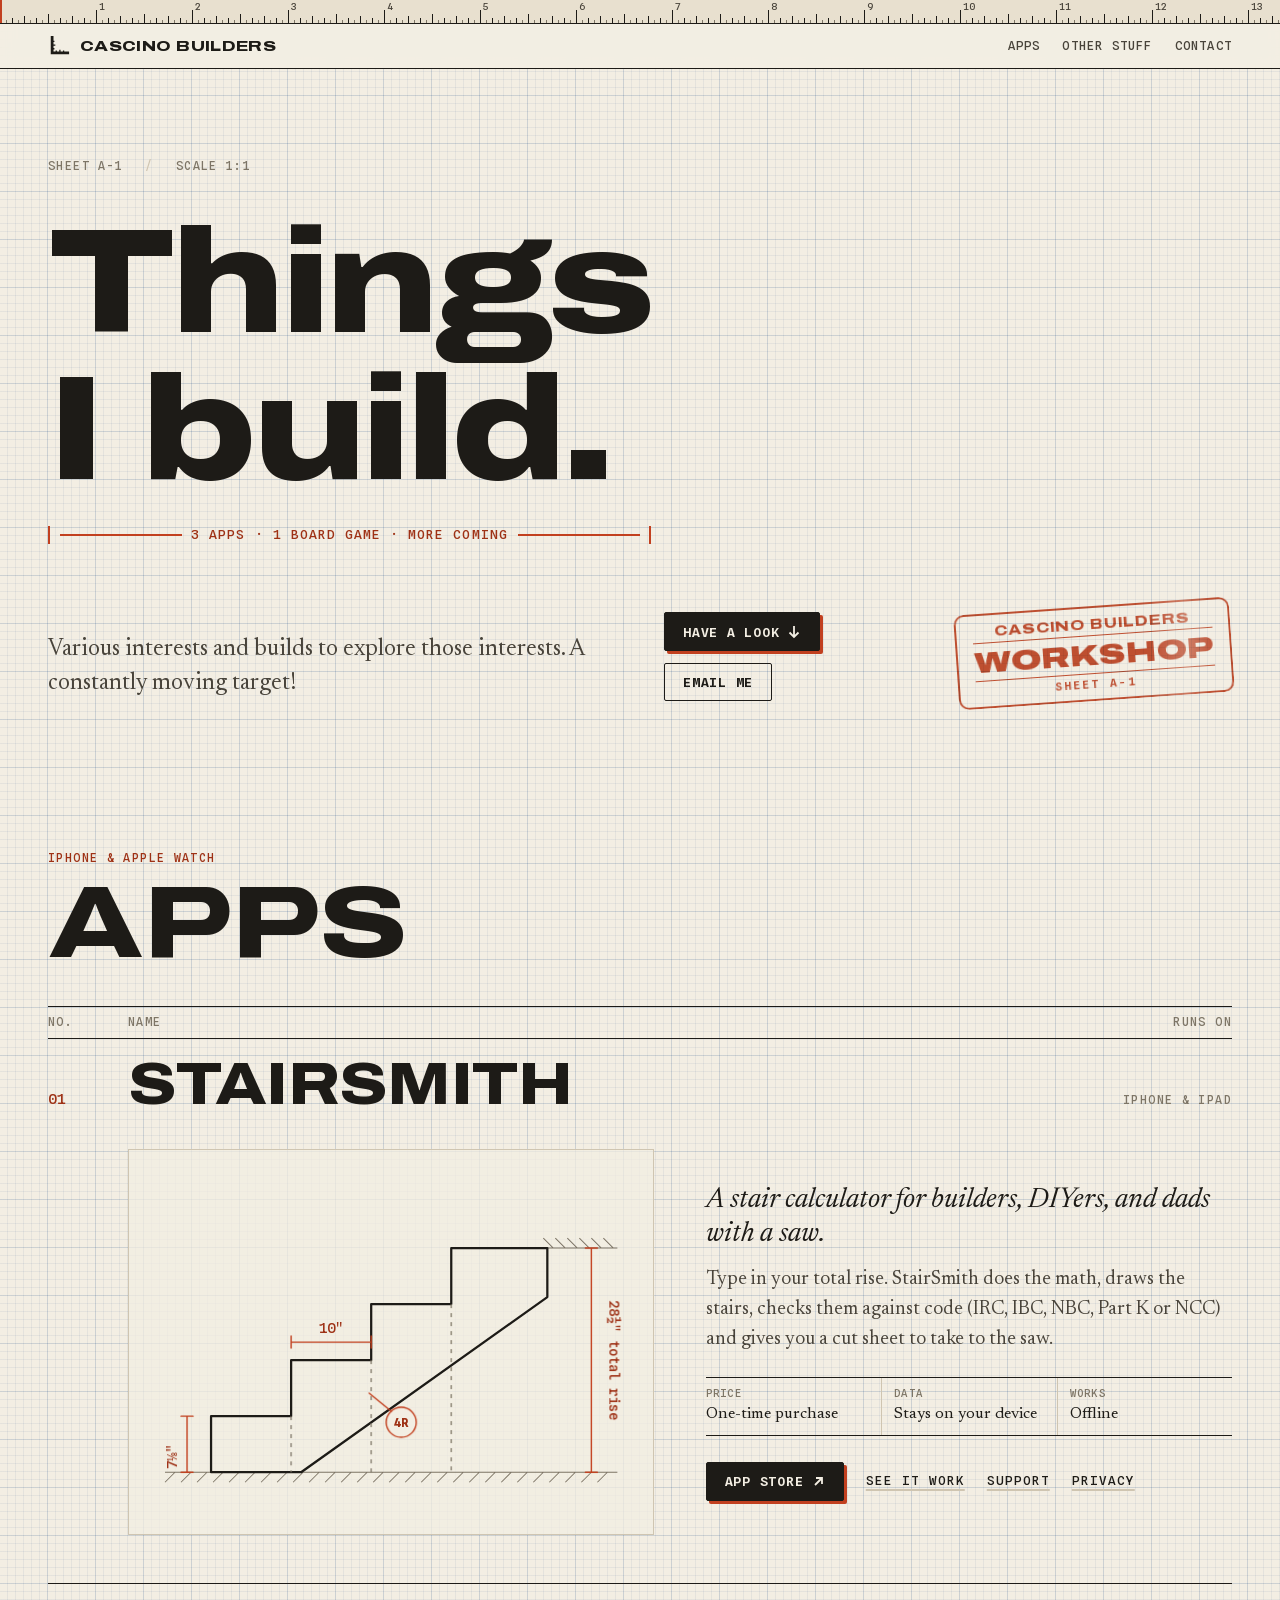
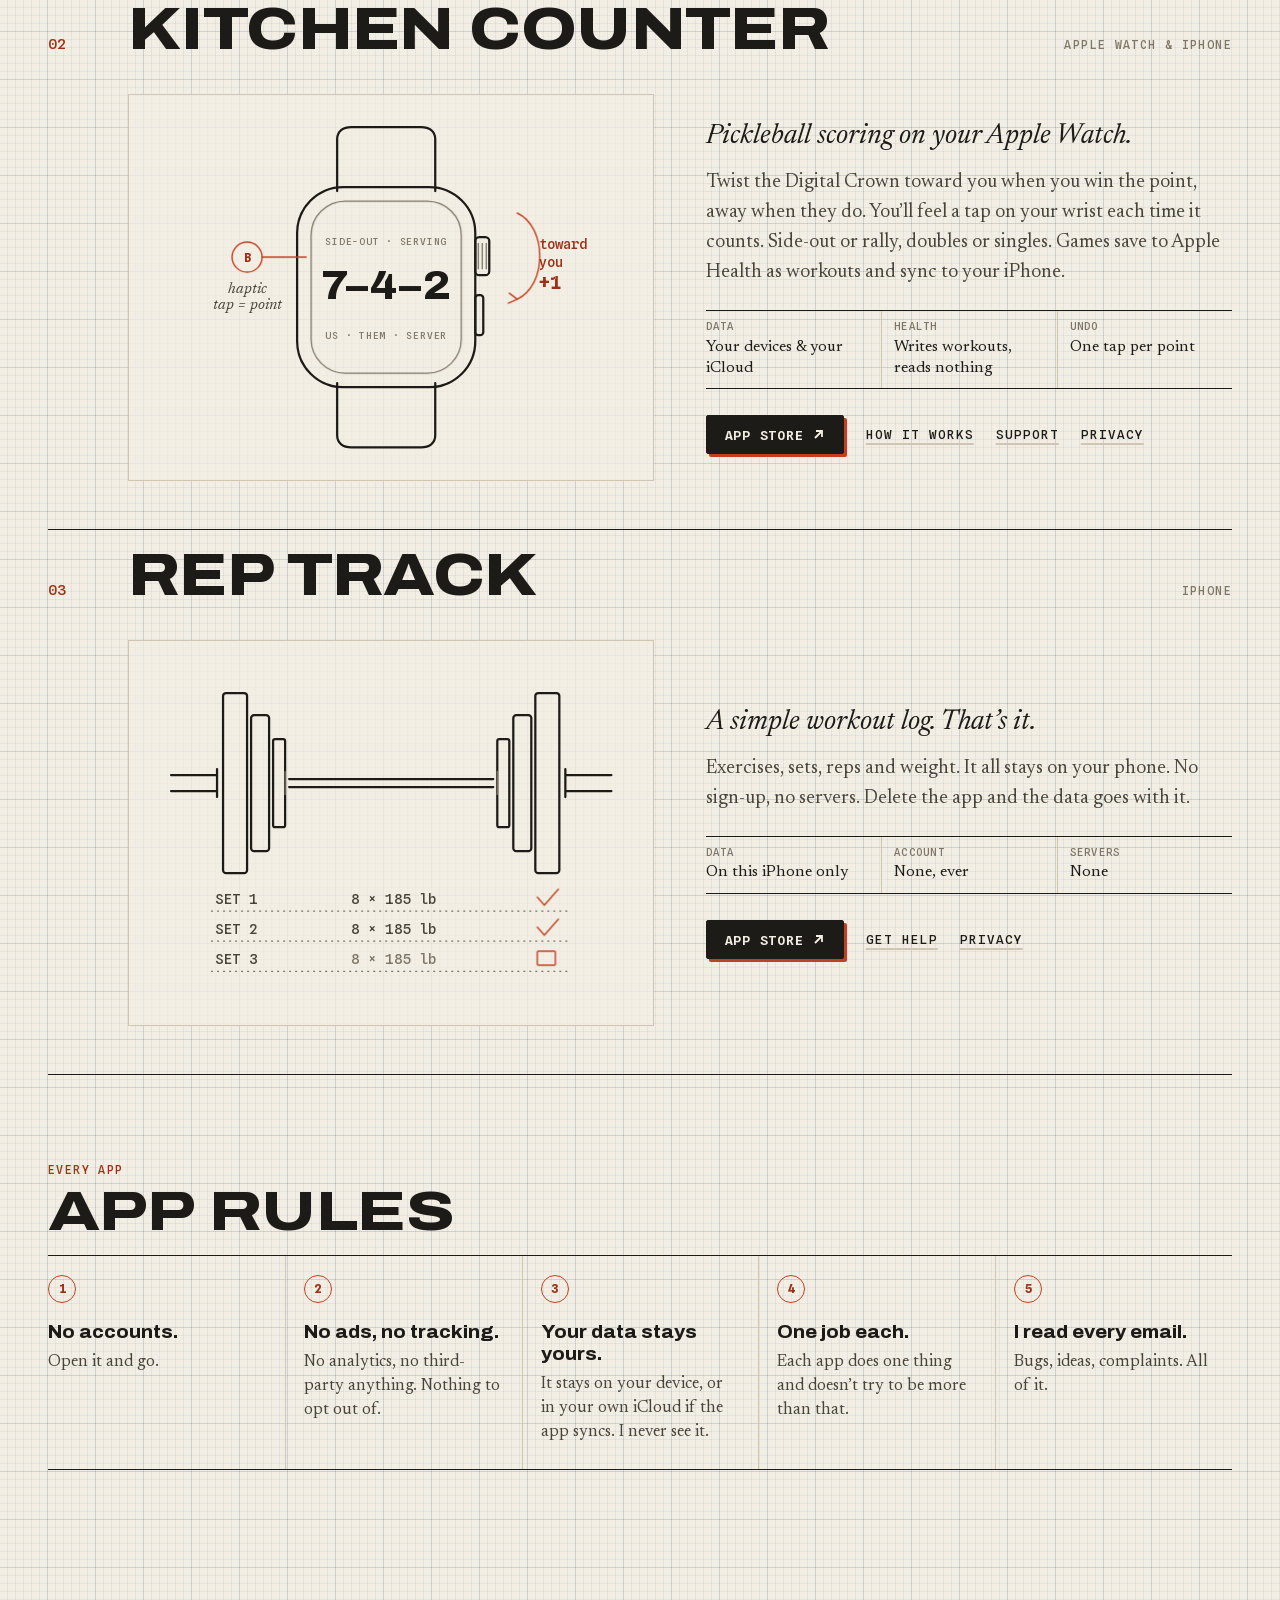
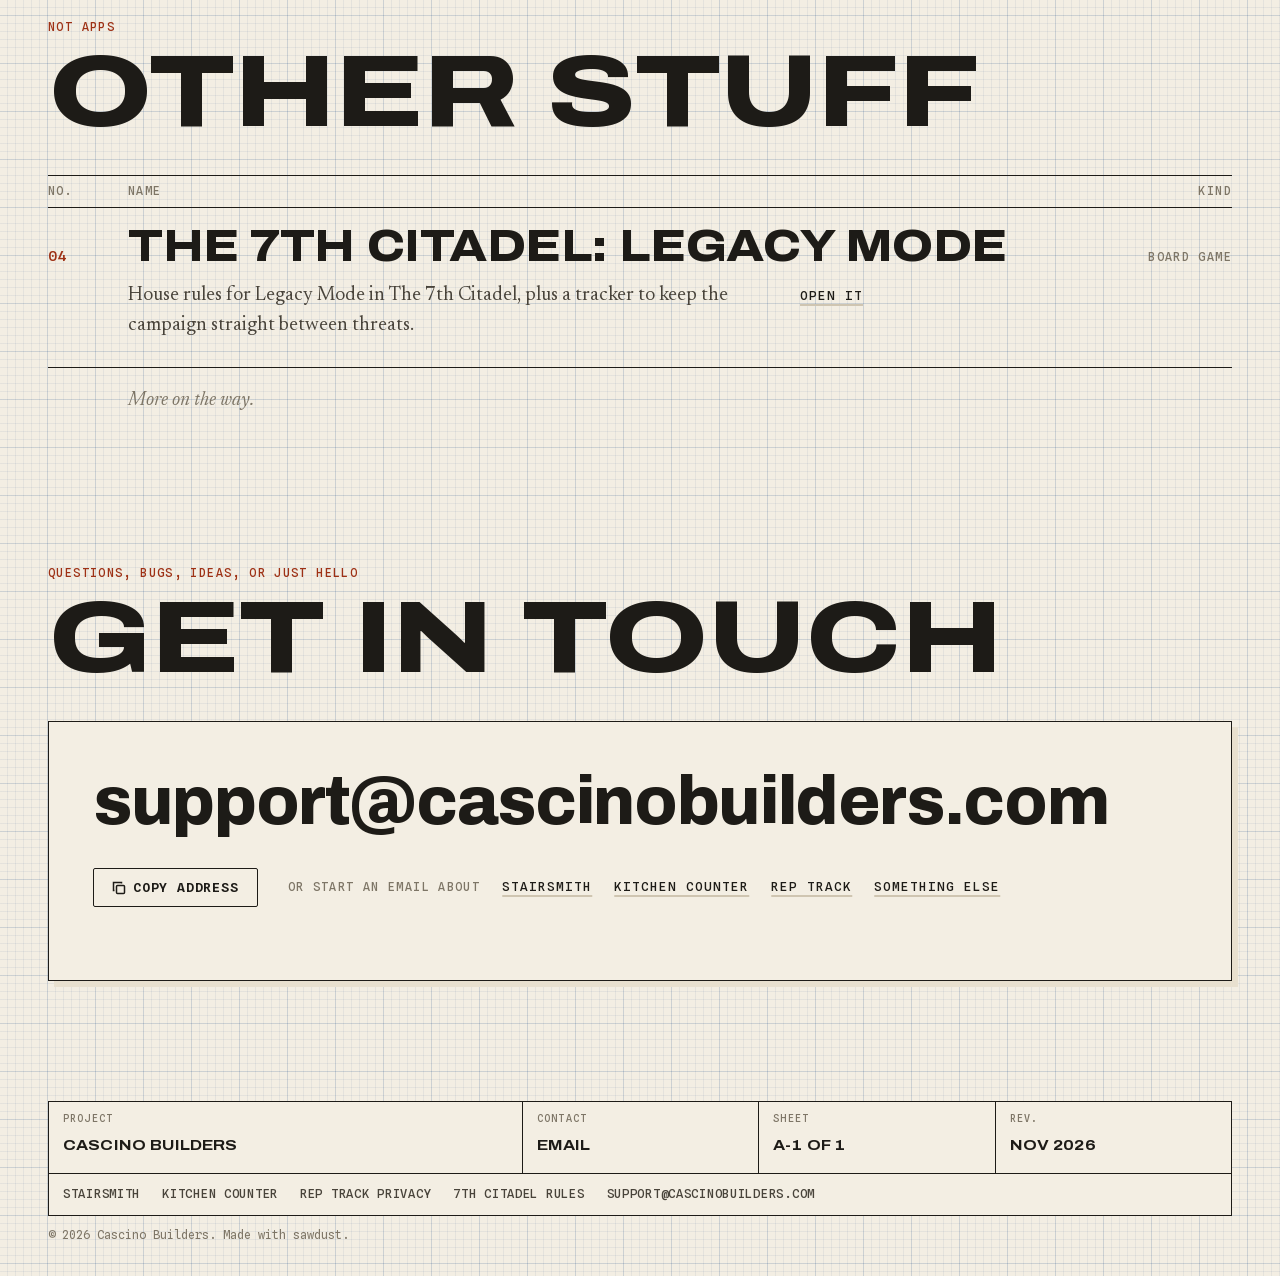
==== commit a00fe365: "Remove location and personal details from the site - Drop every mention of the town from pages, meta" ====
--- a/index.html
+++ b/index.html
@@ -4,7 +4,7 @@
 <meta charset="utf-8">
 <meta name="viewport" content="width=device-width, initial-scale=1, viewport-fit=cover">
 <title>Cascino Builders · Things I build</title>
-<meta name="description" content="Various interests and builds to explore those interests. iPhone and Apple Watch apps so far (StairSmith, Kitchen Counter, Rep Track), plus other stuff. Made in Orinda, California.">
+<meta name="description" content="Various interests and builds to explore those interests. iPhone and Apple Watch apps so far (StairSmith, Kitchen Counter, Rep Track), plus other stuff.">
 <meta name="theme-color" content="#f3eee3">
 <link rel="canonical" href="https://cascinobuilders.com/">
 <meta property="og:type" content="website">
@@ -14,7 +14,7 @@
 <meta property="og:image" content="https://cascinobuilders.com/og.jpg">
 <meta property="og:image:width" content="1200">
 <meta property="og:image:height" content="630">
-<meta property="og:image:alt" content="Cascino Builders: Things I build. Made with sawdust in Orinda, California.">
+<meta property="og:image:alt" content="Cascino Builders: Things I build.">
 <meta name="twitter:card" content="summary_large_image">
 <link rel="icon" href="/favicon.svg" type="image/svg+xml">
 <link rel="apple-touch-icon" href="/apple-touch-icon.png">
@@ -43,7 +43,7 @@
 
 <!-- ============ Hero ============ -->
 <section class="hero">
-  <p class="label hero-sheet"><span>Sheet A-1</span><span>Orinda, California</span><span>Scale 1:1</span></p>
+  <p class="label hero-sheet"><span>Sheet A-1</span><span>Scale 1:1</span></p>
 
   <div class="hero-title">
     <h1 class="display"><span class="w w1">Things</span> <span class="w w2">I build.</span></h1>
@@ -60,10 +60,10 @@
       <a class="btn" href="#apps">Have a look <svg viewBox="0 0 14 14" fill="none" stroke="currentColor" stroke-width="1.8" aria-hidden="true"><path d="M7 1v11M2.5 7.5 7 12l4.5-4.5"/></svg></a>
       <a class="btn ghost" href="mailto:support@cascinobuilders.com">Email me</a>
     </div>
-    <div class="stamp" aria-label="Stamp: Cascino Builders, Orinda, California">
+    <div class="stamp" aria-label="Stamp: Cascino Builders workshop">
       <span class="stamp-top">Cascino Builders</span>
-      <span class="stamp-mid">Orinda</span>
-      <span class="stamp-bot">California</span>
+      <span class="stamp-mid">Workshop</span>
+      <span class="stamp-bot">Sheet A-1</span>
     </div>
   </div>
 </section>
@@ -285,7 +285,7 @@
 <footer class="title-block">
   <div class="tb-grid">
     <div><span class="label">Project</span><span class="v">Cascino Builders</span></div>
-    <div><span class="label">Location</span><span class="v">Orinda, CA</span></div>
+    <div><span class="label">Contact</span><span class="v"><a href="mailto:support@cascinobuilders.com">Email</a></span></div>
     <div><span class="label">Sheet</span><span class="v">A-1 of 1</span></div>
     <div><span class="label">Rev.</span><span class="v">Nov 2026</span></div>
     <div class="tb-links">
@@ -296,7 +296,7 @@
       <a href="mailto:support@cascinobuilders.com">support@cascinobuilders.com</a>
     </div>
   </div>
-  <p class="tb-fine">© 2026 Cascino Builders. Made with sawdust in Orinda, California.</p>
+  <p class="tb-fine">© 2026 Cascino Builders. Made with sawdust.</p>
 </footer>
 
 <script src="/assets/site.js" defer></script>
